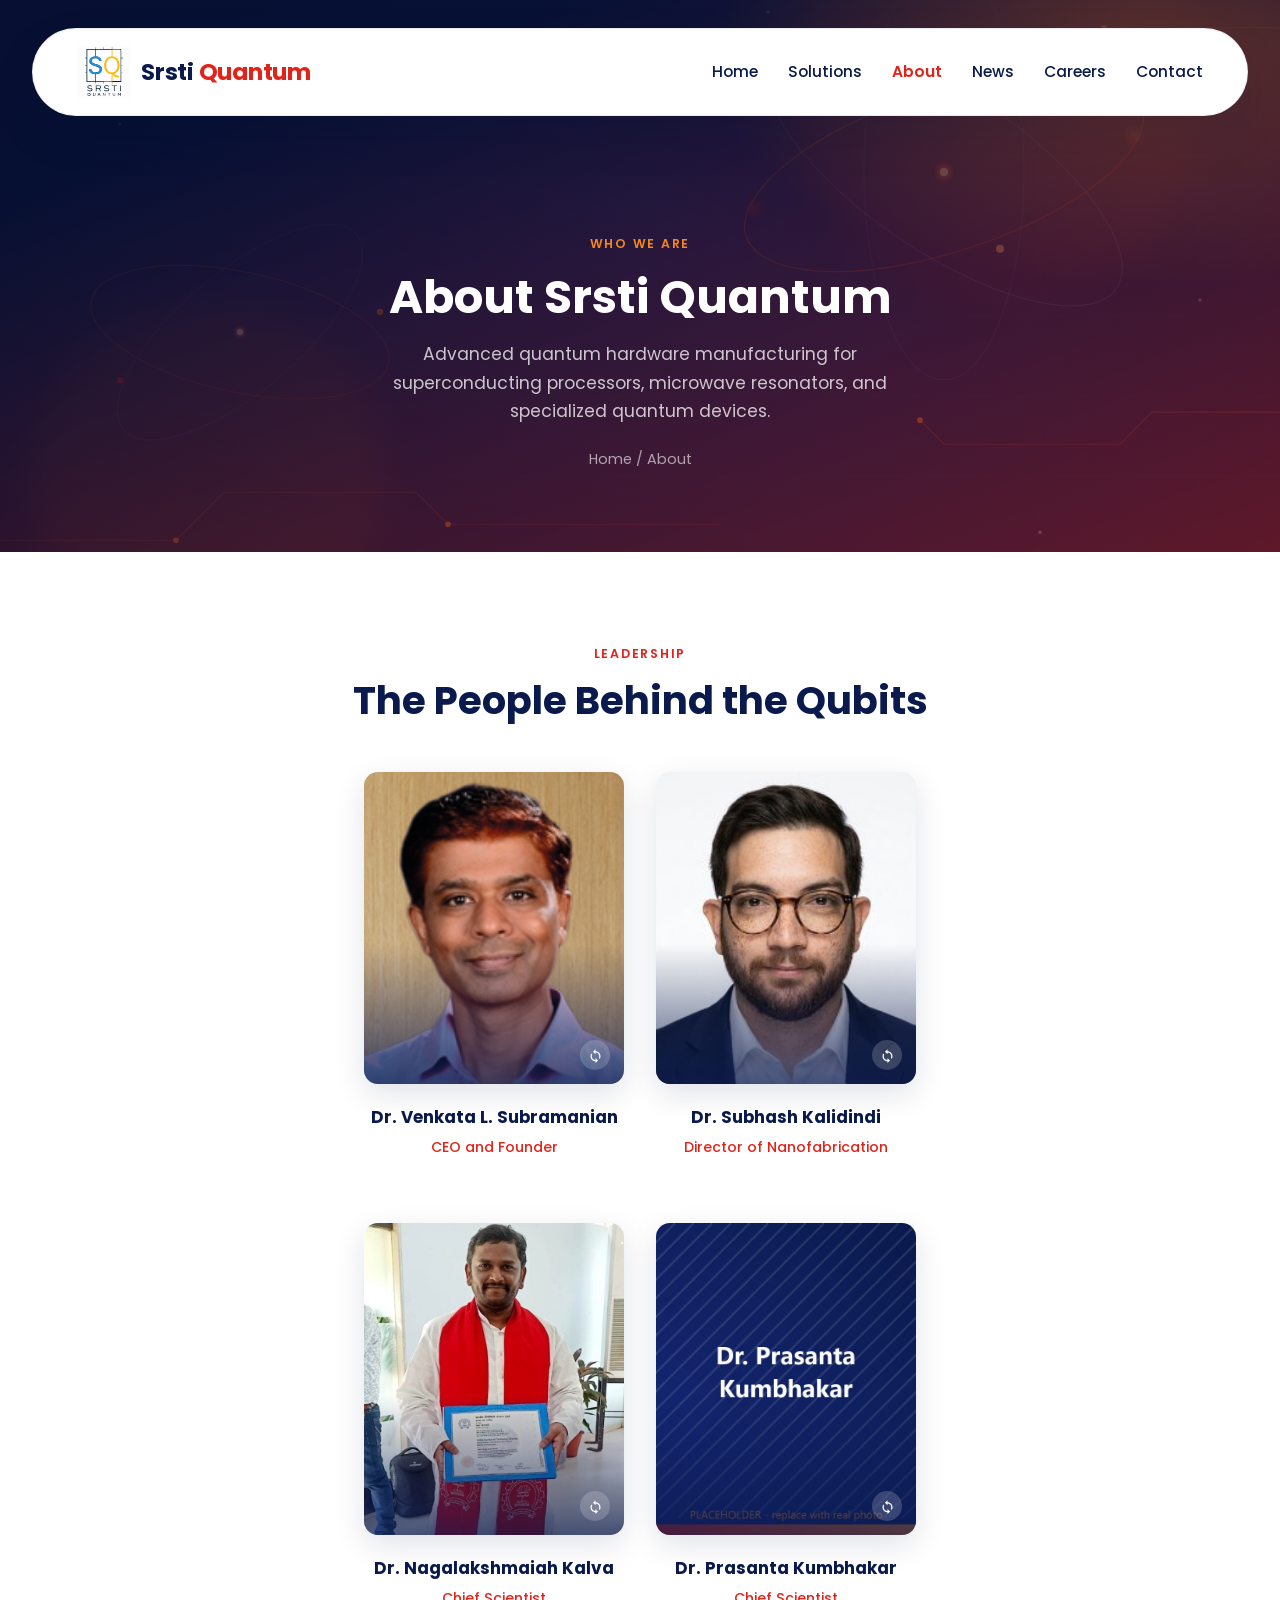
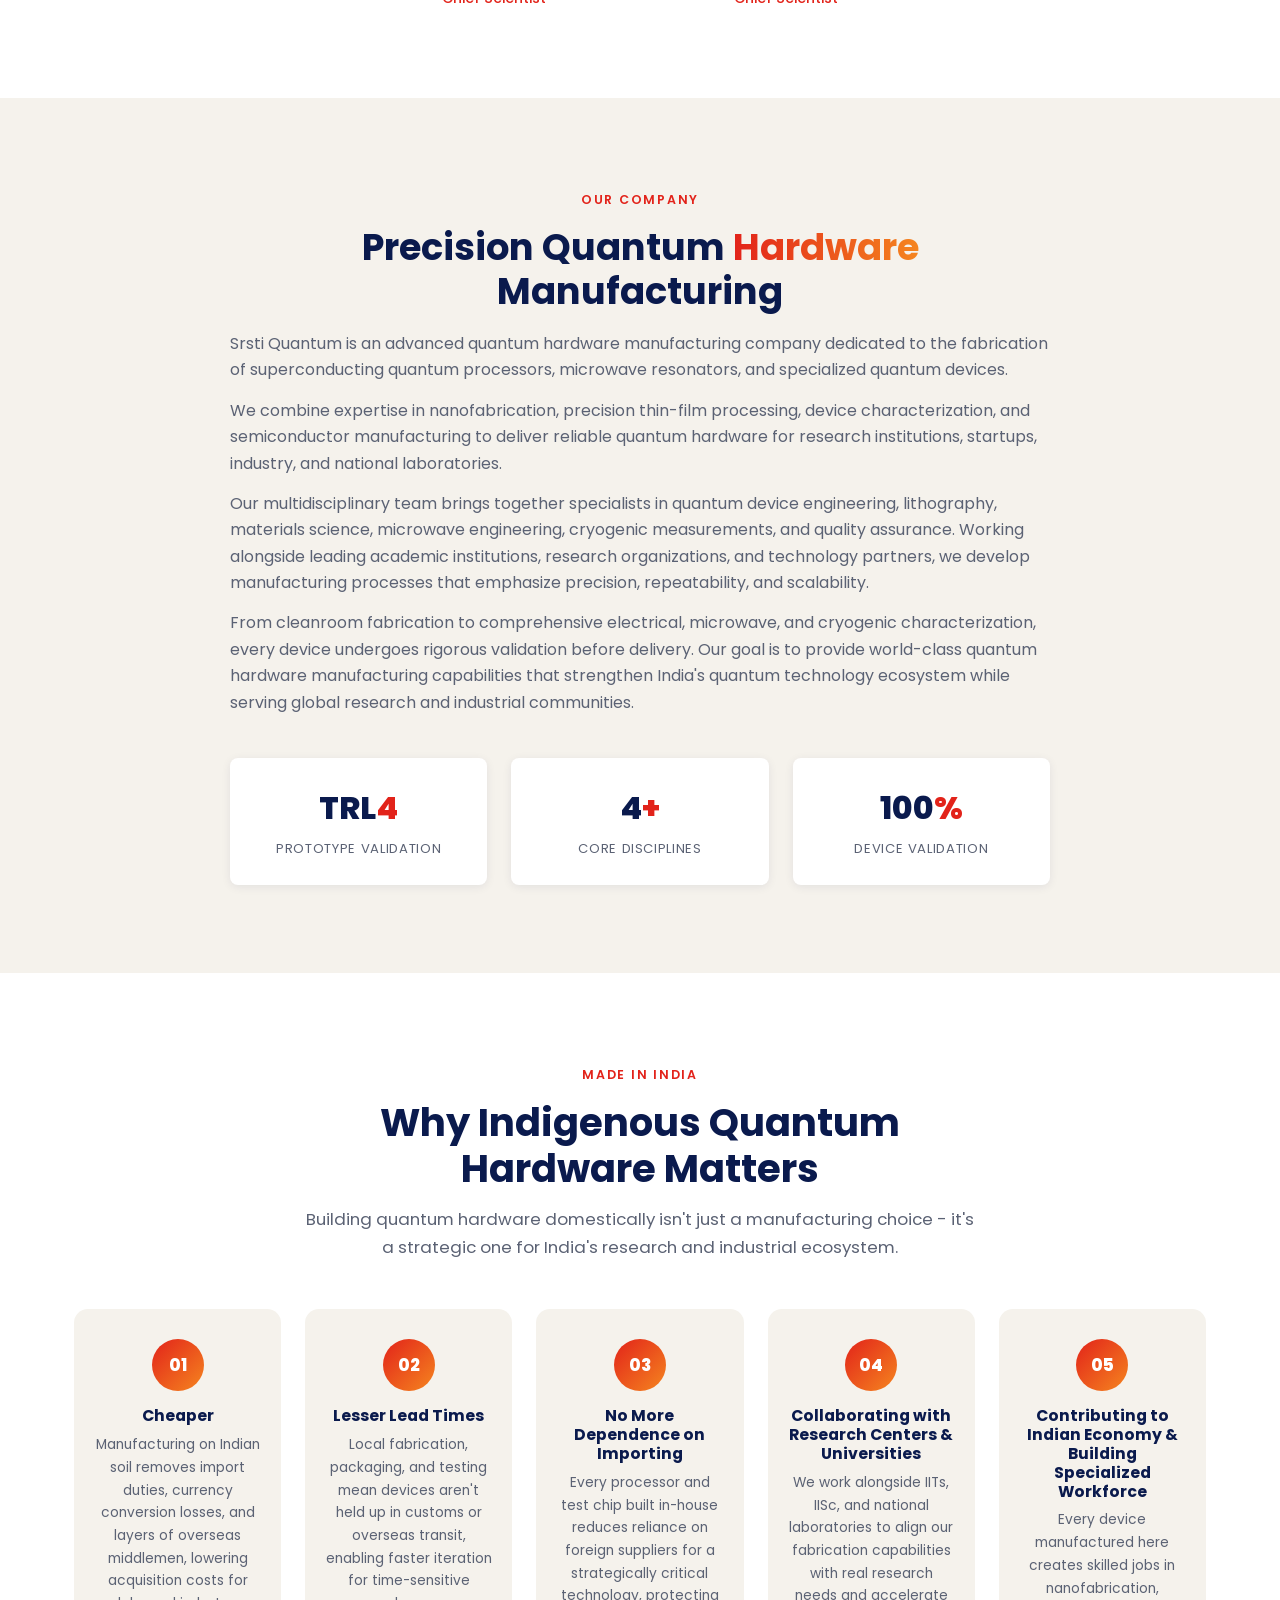
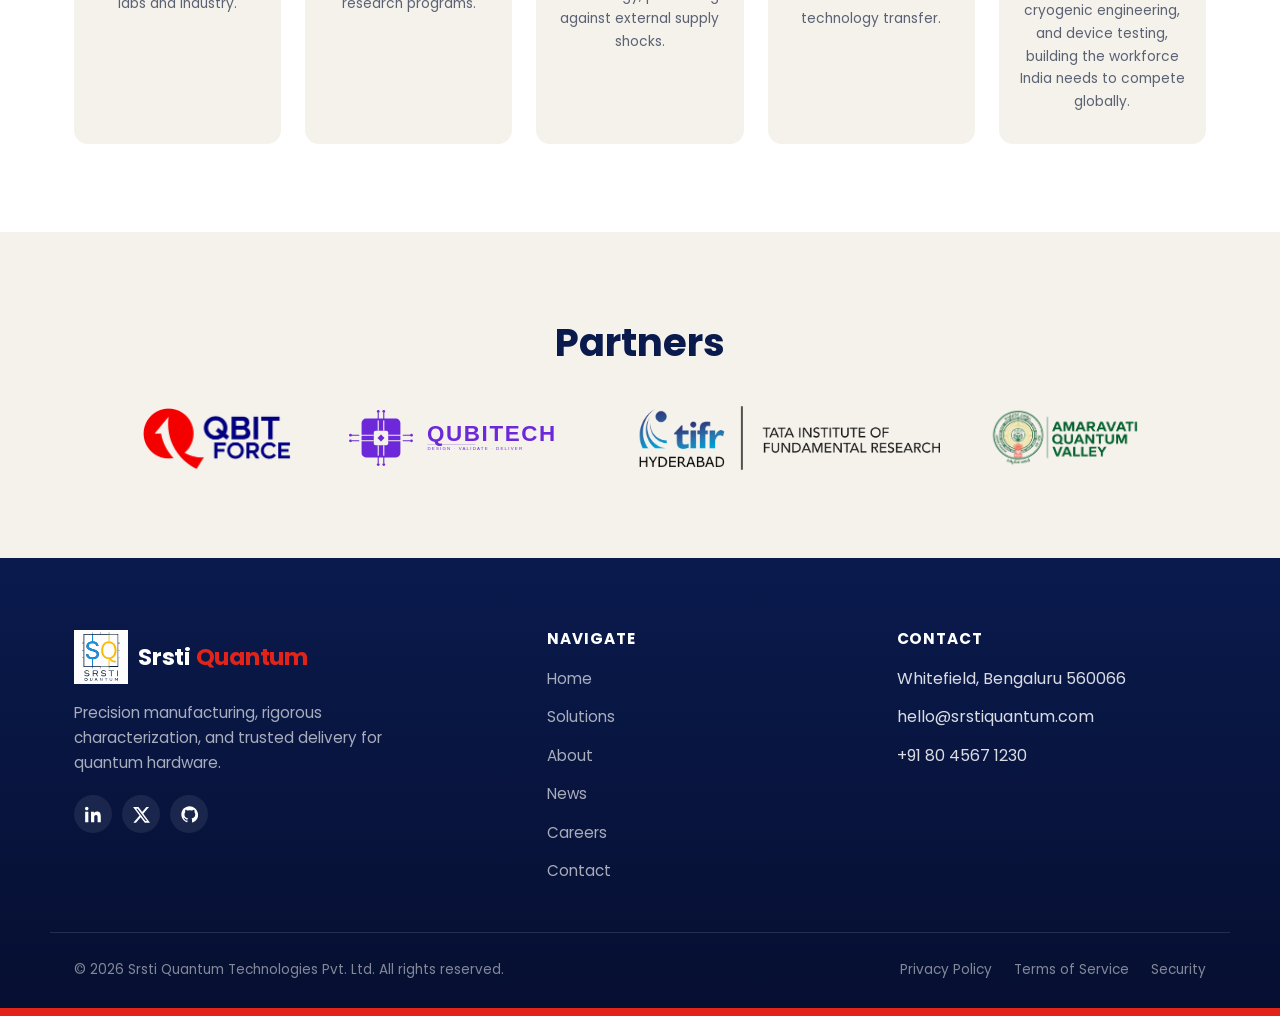
==== about.html @ 88db2e9a "Initial commit: Srsti Quantum marketing site Static HTML/CSS/JS site covering home, solutions, about" ====
﻿<!DOCTYPE html>
<html lang="en">
<head>
<meta charset="UTF-8">
<meta name="viewport" content="width=device-width, initial-scale=1.0">
<title>About Srsti Quantum</title>
<meta name="description" content="Srsti Quantum is an advanced quantum hardware manufacturing company for superconducting quantum processors, microwave resonators, and specialized quantum devices.">
<link rel="icon" href="favicon.svg" type="image/svg+xml">
<link rel="alternate icon" href="favicon.ico">
<link rel="apple-touch-icon" href="apple-touch-icon.png">
<link rel="stylesheet" href="css/styles.css">
</head>
<body>

<header class="site-header" id="siteHeader">
  <div class="container header-inner">
    <a href="index.html" class="logo">
      <img class="logo-mark" src="assets/img/srsti-logo.svg" alt="Srsti Quantum logo">
      <span class="logo-text">Srsti <span>Quantum</span></span>
    </a>
    <nav class="main-nav" id="mainNav">
      <ul>
        <li><a href="index.html" class="nav-link">Home</a></li>
        <li><a href="solutions.html" class="nav-link">Solutions</a></li>
        <li><a href="about.html" class="nav-link">About</a></li>
        <li><a href="news.html" class="nav-link">News</a></li>
        <li><a href="careers.html" class="nav-link">Careers</a></li>
        <li><a href="contact.html" class="nav-link">Contact</a></li>
      </ul>
    </nav>
    <button class="hamburger" id="hamburgerBtn" aria-label="Toggle menu" aria-expanded="false" aria-controls="mainNav">
      <span></span><span></span><span></span>
    </button>
  </div>
</header>

<main>

  <section class="page-hero">
    <div class="container">
      <span class="eyebrow">Who We Are</span>
      <h1>About Srsti Quantum</h1>
      <p>Advanced quantum hardware manufacturing for superconducting processors, microwave resonators, and specialized quantum devices.</p>
      <div class="breadcrumb"><a href="index.html">Home</a> / About</div>
    </div>
  </section>

  <!-- TEAM -->
  <section class="team-section">
    <div class="container">
      <div class="section-head center reveal">
        <span class="eyebrow">Leadership</span>
        <h2>The People Behind the Qubits</h2>
      </div>
      <div class="team-grid">

        <div class="team-member reveal">
          <div class="flip-card">
            <div class="flip-card-inner">
              <div class="flip-card-front">
                <img class="is-photo" src="assets/img/L-Venkata-Subramaniam.jpg" alt="Dr. Venkata L. Subramanian">
                <span class="flip-hint" aria-hidden="true"><svg viewBox="0 0 24 24"><path d="M12 5V2L8 6l4 4V7c3.3 0 6 2.7 6 6 0 1-.3 2-.7 2.8l1.5 1.5A8 8 0 0 0 20 13c0-4.4-3.6-8-8-8zm0 14c-3.3 0-6-2.7-6-6 0-1 .3-2 .7-2.8L5.2 8.7A8 8 0 0 0 4 13c0 4.4 3.6 8 8 8v3l4-4-4-4v3z"/></svg></span>
              </div>
              <div class="flip-card-back">
                <p><strong>Expertise:</strong> Quantum Engineering, Algorithms.<br>Ex-Head of Quantum India, IBM.<br>PhD in Electronics, IIT D.<br>MS in Electrical Engineering, Washington University in St. Louis.</p>
              </div>
            </div>
          </div>
          <p class="member-name">Dr. Venkata L. Subramanian</p>
          <p class="member-role">CEO and Founder</p>
        </div>

        <div class="team-member reveal">
          <div class="flip-card">
            <div class="flip-card-inner">
              <div class="flip-card-front">
                <img class="is-photo" src="assets/img/subash.jpg" alt="Dr. Subhash Kalidindi">
                <span class="flip-hint" aria-hidden="true"><svg viewBox="0 0 24 24"><path d="M12 5V2L8 6l4 4V7c3.3 0 6 2.7 6 6 0 1-.3 2-.7 2.8l1.5 1.5A8 8 0 0 0 20 13c0-4.4-3.6-8-8-8zm0 14c-3.3 0-6-2.7-6-6 0-1 .3-2 .7-2.8L5.2 8.7A8 8 0 0 0 4 13c0 4.4 3.6 8 8 8v3l4-4-4-4v3z"/></svg></span>
              </div>
              <div class="flip-card-back">
                <p><strong>Expertise:</strong> Nanofabrication, Devices, Material Science, 3D-Printing, and Characterization.<br>Ex-Postdoc in Material Science and Chemical Engineering, University of Delaware.<br>PhD in Chemical Engineering, Tufts University.<br>MS in Chemical Engineering, University of Toledo, Ohio.</p>
              </div>
            </div>
          </div>
          <p class="member-name">Dr. Subhash Kalidindi</p>
          <p class="member-role">Director of Nanofabrication</p>
        </div>

        <div class="team-row-break" aria-hidden="true"></div>

        <div class="team-member reveal">
          <div class="flip-card">
            <div class="flip-card-inner">
              <div class="flip-card-front">
                <img class="is-photo" src="assets/img/Dr.Nagalakshmaiah.jpg" alt="Dr. Nagalakshmaiah Kalva">
                <span class="flip-hint" aria-hidden="true"><svg viewBox="0 0 24 24"><path d="M12 5V2L8 6l4 4V7c3.3 0 6 2.7 6 6 0 1-.3 2-.7 2.8l1.5 1.5A8 8 0 0 0 20 13c0-4.4-3.6-8-8-8zm0 14c-3.3 0-6-2.7-6-6 0-1 .3-2 .7-2.8L5.2 8.7A8 8 0 0 0 4 13c0 4.4 3.6 8 8 8v3l4-4-4-4v3z"/></svg></span>
              </div>
              <div class="flip-card-back">
                <p><strong>Expertise:</strong> Antenna technologies, RF, electronics testing, quantum electronics testing.<br>Ex-Antenna Design Engineer, MMRFIC Technology Pvt. Ltd.<br>Ex-Antenna Engineer, GalaxEye.<br>PhD in Electrical, Electronics, and Communication Engineering, IIT B.</p>
              </div>
            </div>
          </div>
          <p class="member-name">Dr. Nagalakshmaiah Kalva</p>
          <p class="member-role">Chief Scientist</p>
        </div>

        <div class="team-member reveal">
          <div class="flip-card">
            <div class="flip-card-inner">
              <div class="flip-card-front">
                <img class="is-photo" src="assets/img/kumbhakar.jpg" alt="Dr. Prasanta Kumbhakar">
                <span class="flip-hint" aria-hidden="true"><svg viewBox="0 0 24 24"><path d="M12 5V2L8 6l4 4V7c3.3 0 6 2.7 6 6 0 1-.3 2-.7 2.8l1.5 1.5A8 8 0 0 0 20 13c0-4.4-3.6-8-8-8zm0 14c-3.3 0-6-2.7-6-6 0-1 .3-2 .7-2.8L5.2 8.7A8 8 0 0 0 4 13c0 4.4 3.6 8 8 8v3l4-4-4-4v3z"/></svg></span>
              </div>
              <div class="flip-card-back">
                <p><strong>Expertise:</strong> Quantum Science, Nanofabrication, Quantum Hardware Design and Validation, Characterization of Devices.<br>Ex-Postdoc in Engineering Sciences, University of Oxford.<br>Ex-Postdoc in Physics, University of Basel.<br>PhD in Physics, IISER T.</p>
              </div>
            </div>
          </div>
          <p class="member-name">Dr. Prasanta Kumbhakar</p>
          <p class="member-role">Chief Scientist</p>
        </div>

      

      </div>
    </div>
  </section>

  <!-- STORY -->
  <section class="story-section">
    <div class="container">
      <div class="story-copy is-centered reveal">
        <span class="eyebrow">Our Company</span>
        <h2>Precision Quantum <em>Hardware</em> Manufacturing</h2>
        <p>Srsti Quantum is an advanced quantum hardware manufacturing company dedicated to the fabrication of superconducting quantum processors, microwave resonators, and specialized quantum devices.</p>
        <p>We combine expertise in nanofabrication, precision thin-film processing, device characterization, and semiconductor manufacturing to deliver reliable quantum hardware for research institutions, startups, industry, and national laboratories.</p>
        <p>Our multidisciplinary team brings together specialists in quantum device engineering, lithography, materials science, microwave engineering, cryogenic measurements, and quality assurance. Working alongside leading academic institutions, research organizations, and technology partners, we develop manufacturing processes that emphasize precision, repeatability, and scalability.</p>
        <p>From cleanroom fabrication to comprehensive electrical, microwave, and cryogenic characterization, every device undergoes rigorous validation before delivery. Our goal is to provide world-class quantum hardware manufacturing capabilities that strengthen India's quantum technology ecosystem while serving global research and industrial communities.</p>

        <div class="stats-row">
          <div class="stat-box">
            <span class="stat-num">TRL<span>4</span></span>
            <span class="stat-label">Prototype Validation</span>
          </div>
          <div class="stat-box">
            <span class="stat-num">4<span>+</span></span>
            <span class="stat-label">Core Disciplines</span>
          </div>
          <div class="stat-box">
            <span class="stat-num">100<span>%</span></span>
            <span class="stat-label">Device Validation</span>
          </div>
        </div>
      </div>
    </div>
  </section>

  <!-- WHY INDIGENOUS -->
  <section class="indigenous-section">
    <div class="container">
      <div class="section-head center reveal">
        <span class="eyebrow">Made In India</span>
        <h2>Why Indigenous Quantum Hardware Matters</h2>
        <p>Building quantum hardware domestically isn't just a manufacturing choice - it's a strategic one for India's research and industrial ecosystem.</p>
      </div>
      <div class="indigenous-grid">
        <div class="indigenous-card reveal">
          <span class="indigenous-num">01</span>
          <h4>Cheaper</h4>
          <p>Manufacturing on Indian soil removes import duties, currency conversion losses, and layers of overseas middlemen, lowering acquisition costs for labs and industry.</p>
        </div>
        <div class="indigenous-card reveal">
          <span class="indigenous-num">02</span>
          <h4>Lesser Lead Times</h4>
          <p>Local fabrication, packaging, and testing mean devices aren't held up in customs or overseas transit, enabling faster iteration for time-sensitive research programs.</p>
        </div>
        <div class="indigenous-card reveal">
          <span class="indigenous-num">03</span>
          <h4>No More Dependence on Importing</h4>
          <p>Every processor and test chip built in-house reduces reliance on foreign suppliers for a strategically critical technology, protecting against external supply shocks.</p>
        </div>
        <div class="indigenous-card reveal">
          <span class="indigenous-num">04</span>
          <h4>Collaborating with Research Centers &amp; Universities</h4>
          <p>We work alongside IITs, IISc, and national laboratories to align our fabrication capabilities with real research needs and accelerate technology transfer.</p>
        </div>
        <div class="indigenous-card reveal">
          <span class="indigenous-num">05</span>
          <h4>Contributing to Indian Economy &amp; Building Specialized Workforce</h4>
          <p>Every device manufactured here creates skilled jobs in nanofabrication, cryogenic engineering, and device testing, building the workforce India needs to compete globally.</p>
        </div>
      </div>
    </div>
  </section>

  <!-- PARTNERS -->
  <section class="badges-strip">
    <div class="container">
      <div class="section-head center reveal">
        <h2>Partners</h2>
        
      </div>
      <div class="badges-row reveal">
        <img src="assets/img/partnership/qbitforce%20logo.webp" alt="Qbit Force">
        <img src="assets/img/partnership/qubit%20tech%20logo.svg" alt="Qubit Tech">
        <img src="assets/img/partnership/tifr%20logo.png" alt="TIFR">
        <img src="assets/img/partnership/ap%20logos.png" alt="Amaravati Quantum Valley">
      </div>
    </div>
  </section>

</main>

<footer class="site-footer">
  <div class="container footer-inner">
    <div class="footer-brand">
      <a href="index.html" class="logo">
        <img class="logo-mark" src="assets/img/srsti-logo.svg" alt="Srsti Quantum logo">
        <span class="logo-text">Srsti <span>Quantum</span></span>
      </a>
      <p>Precision manufacturing, rigorous characterization, and trusted delivery for quantum hardware.</p>
      <div class="footer-social">
        <a href="#" data-social="linkedin" aria-label="LinkedIn"><svg viewBox="0 0 24 24"><path d="M4.98 3.5C4.98 4.88 3.87 6 2.5 6S0 4.88 0 3.5 1.12 1 2.5 1s2.48 1.12 2.48 2.5zM.24 8.25h4.5V23H.24V8.25zM8.25 8.25h4.3v2.01h.06c.6-1.13 2.07-2.32 4.26-2.32 4.55 0 5.39 3 5.39 6.9V23h-4.5v-6.63c0-1.58-.03-3.62-2.2-3.62-2.2 0-2.54 1.72-2.54 3.5V23h-4.5V8.25z"/></svg></a>
        <a href="#" data-social="twitter" aria-label="Twitter / X"><svg viewBox="0 0 24 24"><path d="M18.9 1.5h3.7l-8.1 9.3 9.5 12.7h-7.4l-5.8-7.6-6.6 7.6H.5l8.7-10-9.1-12h7.6l5.3 7 5.9-7zm-1.3 19.6h2L6.5 3.8h-2l13.1 17.3z"/></svg></a>
        <a href="#" data-social="github" aria-label="GitHub"><svg viewBox="0 0 24 24"><path d="M12 .5C5.6.5.5 5.6.5 12c0 5.1 3.3 9.4 7.9 11 .6.1.8-.3.8-.6v-2c-3.2.7-3.9-1.4-3.9-1.4-.5-1.3-1.3-1.7-1.3-1.7-1.1-.7.1-.7.1-.7 1.2.1 1.8 1.2 1.8 1.2 1 1.8 2.8 1.3 3.5 1 .1-.8.4-1.3.8-1.6-2.6-.3-5.3-1.3-5.3-5.7 0-1.3.5-2.3 1.2-3.1-.1-.3-.5-1.5.1-3.1 0 0 1-.3 3.3 1.2a11.3 11.3 0 0 1 6 0c2.3-1.6 3.3-1.2 3.3-1.2.6 1.6.2 2.8.1 3.1.8.8 1.2 1.9 1.2 3.1 0 4.4-2.7 5.4-5.3 5.7.4.4.8 1.1.8 2.2v3.3c0 .3.2.7.8.6 4.6-1.6 7.9-5.9 7.9-11C23.5 5.6 18.4.5 12 .5z"/></svg></a>
      </div>
    </div>
    <div class="footer-col">
      <h4>Navigate</h4>
      <ul>
        <li><a href="index.html">Home</a></li>
        <li><a href="solutions.html">Solutions</a></li>
        <li><a href="about.html">About</a></li>
        <li><a href="news.html">News</a></li>
        <li><a href="careers.html">Careers</a></li>
        <li><a href="contact.html">Contact</a></li>
      </ul>
    </div>
    <div class="footer-col">
      <h4>Contact</h4>
      <ul>
        <li>Whitefield, Bengaluru 560066</li>
        <li>hello@srstiquantum.com</li>
        <li>+91 80 4567 1230</li>
      </ul>
    </div>
  </div>
  <div class="container footer-legal">
    <p>© 2026 Srsti Quantum Technologies Pvt. Ltd. All rights reserved.</p>
    <div class="footer-legal-links">
      <a href="privacy-policy.html">Privacy Policy</a>
      <a href="terms-of-service.html">Terms of Service</a>
      <a href="security.html">Security</a>
    </div>
  </div>
  <div class="footer-pattern" aria-hidden="true"></div>
</footer>

<script src="js/main.js"></script>
</body>
</html>
---- css/styles.css ----
﻿/* ==========================================================================
   Srsti Quantum - Shared Stylesheet
   ========================================================================== */

@import url('https://fonts.googleapis.com/css2?family=Poppins:wght@300;400;500;600;700;800&display=swap');

:root {
  /* Palette */
  --navy: #0a1a4d;
  --navy-dark: #060f30;
  --navy-light: #16297a;
  --red: #e2231a;
  --red-dark: #b81810;
  --orange: #f5851f;
  --white: #ffffff;
  --beige: #f5f2ec;
  --beige-dark: #ece6d9;
  --ink: #1c2333;
  --muted: #5b6274;

  /* Gradients */
  --grad-accent: linear-gradient(90deg, var(--red) 0%, var(--orange) 100%);
  --grad-accent-diag: linear-gradient(135deg, var(--red) 0%, var(--orange) 100%);
  --grad-navy: linear-gradient(180deg, var(--navy) 0%, var(--navy-dark) 100%);

  /* Layout */
  --container-w: 1180px;
  --radius: 14px;
  --radius-sm: 8px;
  --shadow-sm: 0 2px 10px rgba(10, 26, 77, 0.08);
  --shadow-md: 0 10px 30px rgba(10, 26, 77, 0.12);
  --shadow-lg: 0 20px 50px rgba(10, 26, 77, 0.18);
  --header-h: 80px;
  --transition: 0.3s cubic-bezier(0.4, 0, 0.2, 1);
}

/* ---------- Reset ---------- */
* , *::before, *::after { box-sizing: border-box; }
html { scroll-behavior: smooth; }
body, h1, h2, h3, h4, p, figure, ul, ol { margin: 0; }
ul { padding: 0; list-style: none; }
a { color: inherit; text-decoration: none; }
img { max-width: 100%; display: block; }
button { font: inherit; cursor: pointer; border: none; background: none; }
input, textarea, select { font: inherit; }

body {
  font-family: 'Poppins', -apple-system, BlinkMacSystemFont, 'Segoe UI', sans-serif;
  color: var(--ink);
  background: var(--white);
  line-height: 1.65;
  -webkit-font-smoothing: antialiased;
  overflow-x: hidden;
}

h1, h2, h3, h4 { font-weight: 700; line-height: 1.2; color: var(--navy); }

.container {
  width: 100%;
  max-width: var(--container-w);
  margin-inline: auto;
  padding-inline: 24px;
}
.container-wide { max-width: 1440px; }

.eyebrow {
  display: inline-block;
  font-size: 0.78rem;
  font-weight: 600;
  letter-spacing: 0.14em;
  text-transform: uppercase;
  color: var(--red);
  margin-bottom: 14px;
}

.section-head { max-width: 680px; margin-bottom: 48px; }
.section-head.center { margin-inline: auto; text-align: center; }
.section-head h2 { font-size: clamp(1.7rem, 3vw, 2.4rem); }
.section-head p { margin-top: 14px; color: var(--muted); font-size: 1.05rem; }

section { padding: 88px 0; }

/* ---------- Buttons ---------- */
.btn {
  display: inline-flex;
  align-items: center;
  gap: 10px;
  padding: 15px 32px;
  border-radius: 100px;
  font-weight: 600;
  font-size: 0.98rem;
  transition: transform var(--transition), box-shadow var(--transition), background var(--transition), color var(--transition);
  white-space: nowrap;
}
.btn-primary {
  background: var(--grad-accent);
  color: var(--white);
  box-shadow: 0 8px 24px rgba(226, 35, 26, 0.35);
}
.btn-primary:hover { transform: translateY(-3px); box-shadow: 0 14px 32px rgba(226, 35, 26, 0.45); }
.btn-outline {
  background: transparent;
  color: var(--white);
  border: 1.5px solid rgba(255,255,255,0.55);
}
.btn-outline:hover { background: rgba(255,255,255,0.12); border-color: var(--white); }
.btn-navy {
  background: var(--navy);
  color: var(--white);
}
.btn-navy:hover { background: var(--navy-light); transform: translateY(-3px); }
.btn-block { width: 100%; justify-content: center; }

/* ==========================================================================
   Header
   ========================================================================== */
.site-header {
  position: fixed;
  top: 28px;
  left: 0;
  right: 0;
  z-index: 1000;
  background: transparent;
  height: auto;
  display: flex;
  align-items: center;
  pointer-events: none;
  transition: top 0.4s cubic-bezier(0.4, 0, 0.2, 1);
}
.header-inner {
  display: flex;
  align-items: center;
  justify-content: space-between;
  gap: 24px;
  width: min(1320px, calc(100% - 64px));
  max-width: none;
  min-height: 86px;
  padding: 16px 44px;
  background: var(--white);
  border: 1px solid rgba(10, 26, 77, 0.08);
  border-radius: 100px;
  box-shadow: 0 20px 44px rgba(6, 15, 48, 0.14);
  pointer-events: auto;
  transition: width 0.4s cubic-bezier(0.4, 0, 0.2, 1),
              min-height 0.4s cubic-bezier(0.4, 0, 0.2, 1),
              padding 0.4s cubic-bezier(0.4, 0, 0.2, 1),
              border-radius 0.4s cubic-bezier(0.4, 0, 0.2, 1),
              box-shadow var(--transition),
              border-color var(--transition);
}
.site-header.is-scrolled {
  top: 0;
}
.site-header.is-scrolled .header-inner {
  width: 100%;
  min-height: 76px;
  padding: 14px 44px;
  border-radius: 0;
  box-shadow: 0 8px 24px rgba(6, 15, 48, 0.18);
  border-color: rgba(10, 26, 77, 0.12);
}

.logo {
  display: flex;
  align-items: center;
  gap: 10px;
  flex-shrink: 0;
}
.logo-mark { width: 54px; height: 54px; flex-shrink: 0; object-fit: contain; }
.logo-text {
  font-size: 1.45rem;
  font-weight: 700;
  color: var(--navy);
  letter-spacing: -0.01em;
}
.logo-text span { color: var(--red); }

.main-nav ul { display: flex; align-items: center; gap: 30px; }
.nav-link {
  position: relative;
  display: inline-block;
  padding: 10px 0;
  font-weight: 500;
  font-size: 0.97rem;
  color: var(--navy);
  transition: color var(--transition);
}
.nav-link:hover { color: var(--red); }
.nav-link.active { color: var(--red); font-weight: 600; }

.hamburger {
  display: none;
  flex-direction: column;
  justify-content: center;
  gap: 5px;
  width: 42px;
  height: 42px;
  flex-shrink: 0;
}
.hamburger span {
  display: block;
  width: 24px;
  height: 2px;
  background: var(--navy);
  margin-inline: auto;
  transition: transform var(--transition), opacity var(--transition);
}
.hamburger.is-active span:nth-child(1) { transform: translateY(7px) rotate(45deg); }
.hamburger.is-active span:nth-child(2) { opacity: 0; }
.hamburger.is-active span:nth-child(3) { transform: translateY(-7px) rotate(-45deg); }

/* ==========================================================================
   Footer
   ========================================================================== */
.site-footer {
  background: var(--grad-navy);
  color: rgba(255,255,255,0.85);
  padding-top: 72px;
  position: relative;
}
.footer-inner {
  display: grid;
  grid-template-columns: 1.4fr 1fr 1fr;
  gap: 40px;
  padding-bottom: 48px;
  border-bottom: 1px solid rgba(255,255,255,0.12);
}
.footer-brand .logo-text { color: var(--white); }
.footer-brand p {
  margin-top: 16px;
  max-width: 320px;
  color: rgba(255,255,255,0.65);
  font-size: 0.95rem;
}
.footer-col h4 {
  color: var(--white);
  font-size: 0.95rem;
  letter-spacing: 0.06em;
  text-transform: uppercase;
  margin-bottom: 18px;
}
.footer-col ul { display: flex; flex-direction: column; gap: 12px; }
.footer-col a { color: rgba(255,255,255,0.65); font-size: 0.95rem; transition: color var(--transition); }
.footer-col a:hover { color: var(--orange); }

.footer-social { display: flex; gap: 10px; margin-top: 20px; }
.footer-social a {
  width: 38px; height: 38px;
  display: flex; align-items: center; justify-content: center;
  border-radius: 50%;
  background: rgba(255,255,255,0.08);
  transition: background var(--transition), transform var(--transition);
}
.footer-social a:hover { background: var(--grad-accent); transform: translateY(-3px); }
.footer-social svg { width: 17px; height: 17px; fill: var(--white); }

.footer-legal {
  display: flex;
  align-items: center;
  justify-content: space-between;
  flex-wrap: wrap;
  gap: 12px;
  padding-block: 26px;
  font-size: 0.85rem;
  color: rgba(255,255,255,0.5);
}
.footer-legal-links { display: flex; gap: 22px; flex-wrap: wrap; }
.footer-legal-links a:hover { color: var(--white); }

.footer-pattern {
  height: 8px;
  width: 100%;
  background-color: var(--red);
}

/* ==========================================================================
   HOME - Hero
   ========================================================================== */
.hero {
  position: relative;
  min-height: calc(88vh + var(--header-h));
  display: flex;
  align-items: center;
  padding-top: var(--header-h);
  background:
    linear-gradient(180deg, rgba(6,15,48,0.55) 0%, rgba(6,15,48,0.86) 100%),
    url('../assets/img/hero-quantum-bg.svg') center / cover no-repeat,
    var(--navy-dark);
  color: var(--white);
  overflow: hidden;
}
.hero::before {
  content: '';
  position: absolute;
  inset: 0;
  background: radial-gradient(ellipse 60% 50% at 85% 15%, rgba(226,35,26,0.30), transparent 70%),
              radial-gradient(ellipse 45% 45% at 10% 90%, rgba(245,133,31,0.22), transparent 70%);
  pointer-events: none;
}
.hero-content { position: relative; z-index: 2; max-width: 680px; }
.hero-content .eyebrow { color: var(--orange); }
.hero-content h1 {
  color: var(--white);
  font-size: clamp(2.3rem, 5vw, 3.6rem);
  font-weight: 800;
  letter-spacing: -0.02em;
}
.hero-content h1 .accent {
  background: var(--grad-accent);
  -webkit-background-clip: text;
  background-clip: text;
  color: transparent;
}
.hero-content p {
  margin-top: 20px;
  font-size: 1.15rem;
  color: rgba(255,255,255,0.78);
  max-width: 560px;
}
.hero-actions { margin-top: 36px; display: flex; gap: 16px; flex-wrap: wrap; }

/* ---------- Inner page hero (smaller banner) ---------- */
.page-hero {
  position: relative;
  padding: calc(150px + var(--header-h)) 0 80px;
  background:
    linear-gradient(160deg, rgba(6,15,48,0.88) 20%, rgba(226,35,26,0.55) 130%),
    url('../assets/img/hero-quantum-bg.svg') center / cover no-repeat,
    var(--navy-dark);
  color: var(--white);
  text-align: center;
  overflow: hidden;
}
.page-hero::before {
  content: '';
  position: absolute; inset: 0;
  background: radial-gradient(ellipse 50% 60% at 90% 10%, rgba(245,133,31,0.25), transparent 70%);
}
.page-hero .container { position: relative; z-index: 2; }
.page-hero .eyebrow { color: var(--orange); }
.page-hero h1 { color: var(--white); font-size: clamp(2rem, 4vw, 2.9rem); }
.page-hero p { margin: 16px auto 0; max-width: 560px; color: rgba(255,255,255,0.75); font-size: 1.08rem; }
.breadcrumb { margin-top: 22px; font-size: 0.9rem; color: rgba(255,255,255,0.6); }
.breadcrumb a:hover { color: var(--white); }

/* ---------- Mission strip ---------- */
.mission-strip {
  position: relative;
  background: var(--grad-navy);
  color: var(--white);
  padding: 90px 0;
  text-align: center;
  overflow: hidden;
}
.mission-strip .mission-lines {
  position: absolute; inset: 0;
  width: 100%; height: 100%;
  opacity: 0.5;
  pointer-events: none;
}
.mission-strip-inner { position: relative; z-index: 2; max-width: 760px; margin-inline: auto; }
.mission-strip h2 {
  color: var(--white);
  font-size: clamp(1.5rem, 3.2vw, 2.2rem);
  font-weight: 600;
  line-height: 1.5;
}
.mission-strip h2 strong {
  font-weight: 800;
  background: var(--grad-accent);
  -webkit-background-clip: text;
  background-clip: text;
  color: transparent;
}
.mission-strip p { margin-top: 18px; color: rgba(255,255,255,0.6); }

/* ---------- Solutions cards (home) ---------- */
.solutions-section { background: var(--white); }
.card-grid {
  display: grid;
  grid-template-columns: repeat(3, 1fr);
  gap: 32px;
}
.solution-card {
  border-radius: var(--radius);
  overflow: hidden;
  background: var(--beige);
  box-shadow: var(--shadow-sm);
  transition: box-shadow var(--transition), transform var(--transition);
}
.solution-card:hover { box-shadow: var(--shadow-lg); transform: translateY(-6px); }
.solution-card .card-img {
  position: relative;
  overflow: hidden;
  aspect-ratio: 4 / 3;
  background: var(--navy);
}
.solution-card .card-img img {
  width: 100%; height: 100%; object-fit: cover;
  transition: transform 0.6s cubic-bezier(0.2, 0.8, 0.2, 1);
}
.solution-card:hover .card-img img { transform: scale(1.12) rotate(1deg); }
.solution-card .card-body { padding: 26px 26px 30px; }
.solution-card .card-body h3 { font-size: 1.2rem; }
.solution-card .card-body p { margin-top: 10px; color: var(--muted); font-size: 0.96rem; }
.solution-card .card-tag {
  display: inline-block;
  margin-bottom: 12px;
  font-size: 0.72rem;
  font-weight: 700;
  letter-spacing: 0.08em;
  text-transform: uppercase;
  color: var(--red);
}

/* ---------- News strip ---------- */
.badges-strip { background: var(--beige); text-align: center; }
.badges-strip .section-head { margin-bottom: 40px; }
.badges-row {
  display: flex;
  align-items: center;
  justify-content: center;
  flex-wrap: wrap;
  gap: 48px;
}
.badges-row img {
  height: 64px;
  width: auto;
  transition: transform var(--transition);
}
.badges-row img:hover { transform: translateY(-4px); }

.news-grid {
  display: flex;
  flex-wrap: wrap;
  justify-content: center;
  gap: 28px;
  text-align: left;
}
.news-card {
  flex: 1 1 340px;
  max-width: 380px;
  background: var(--white);
  border-radius: var(--radius);
  padding: 30px 28px;
  box-shadow: var(--shadow-sm);
  border: 1px solid var(--beige-dark);
}
.news-card span {
  display: inline-block;
  margin-bottom: 12px;
  font-size: 0.82rem;
  font-weight: 700;
  color: var(--red);
  text-transform: uppercase;
  letter-spacing: 0.06em;
}
.news-card h3 {
  font-size: 1rem;
  line-height: 1.55;
}

/* ==========================================================================
   ABOUT - flip cards
   ========================================================================== */
.team-section { background: var(--white); }
.team-grid {
  display: flex;
  flex-wrap: wrap;
  justify-content: center;
  gap: 32px;
}
.team-row-break { flex-basis: 100%; height: 0; margin: 0; }
.team-member { width: 260px; text-align: center; }
.flip-card {
  perspective: 1400px;
  aspect-ratio: 3 / 3.6;
  border-radius: var(--radius);
  box-shadow: var(--shadow-md);
}
.flip-card-inner {
  position: relative;
  width: 100%; height: 100%;
  border-radius: var(--radius);
  transition: transform 0.7s cubic-bezier(0.4, 0.2, 0.2, 1);
  transform-style: preserve-3d;
}
.flip-card:hover .flip-card-inner,
.flip-card.is-flipped .flip-card-inner { transform: rotateY(180deg); }
.flip-card-front, .flip-card-back {
  position: absolute; inset: 0;
  width: 100%; height: 100%;
  backface-visibility: hidden;
  border-radius: var(--radius);
  overflow: hidden;
}
.flip-card-front img { width: 100%; height: 100%; object-fit: contain; background: var(--white); padding: 18px; }
.flip-card-front img.is-photo { object-fit: cover; object-position: top center; padding: 0; background: none; }
.flip-card-front::after {
  content: '';
  position: absolute; inset: 0;
  background: linear-gradient(180deg, transparent 55%, rgba(10,26,77,0.75) 100%);
}
.flip-card-back {
  background: var(--grad-navy);
  color: rgba(255,255,255,0.9);
  transform: rotateY(180deg);
  display: flex;
  align-items: center;
  padding: 26px;
  text-align: left;
}
.flip-card-back p { font-size: 0.92rem; line-height: 1.6; }
.flip-hint {
  position: absolute;
  bottom: 14px; right: 14px;
  width: 30px; height: 30px;
  border-radius: 50%;
  background: rgba(255,255,255,0.18);
  backdrop-filter: blur(4px);
  display: flex; align-items: center; justify-content: center;
  z-index: 2;
}
.flip-hint svg { width: 15px; height: 15px; fill: var(--white); }
.team-member .member-name {
  margin-top: 20px;
  font-weight: 700;
  color: var(--navy);
  font-size: 1.05rem;
}
.team-member .member-role {
  margin-top: 4px;
  font-size: 0.88rem;
  color: var(--red);
  font-weight: 500;
}

/* ---------- Company story ---------- */
.story-section { background: var(--beige); }
.story-grid {
  display: grid;
  grid-template-columns: 0.9fr 1.1fr;
  gap: 64px;
  align-items: center;
}
.story-copy h2 { font-size: clamp(1.6rem, 3vw, 2.3rem); }
.story-copy h2 em {
  font-style: normal;
  background: var(--grad-accent);
  -webkit-background-clip: text; background-clip: text; color: transparent;
}
.story-copy p { margin-top: 18px; color: var(--muted); }
.story-copy p + p { margin-top: 14px; }
.story-copy.is-centered {
  max-width: 820px;
  margin-inline: auto;
  text-align: center;
}
.story-copy.is-centered p { text-align: left; }

.stats-row {
  margin-top: 42px;
  display: grid;
  grid-template-columns: repeat(3, 1fr);
  gap: 24px;
}
.stat-box {
  background: var(--white);
  border-radius: var(--radius-sm);
  padding: 24px 18px;
  text-align: center;
  box-shadow: var(--shadow-sm);
}
.stat-box .stat-num {
  font-size: 2rem;
  font-weight: 800;
  color: var(--navy);
  display: block;
}
.stat-box .stat-num span { color: var(--red); }
.stat-box .stat-label {
  margin-top: 6px;
  font-size: 0.82rem;
  color: var(--muted);
  text-transform: uppercase;
  letter-spacing: 0.05em;
}
.story-visual { position: relative; }
.story-visual img { border-radius: var(--radius); box-shadow: var(--shadow-lg); }

/* ---------- Why indigenous hardware matters ---------- */
.indigenous-section { background: var(--white); }
.indigenous-grid {
  display: grid;
  grid-template-columns: repeat(5, 1fr);
  gap: 24px;
}
.indigenous-card {
  text-align: center;
  padding: 30px 20px;
  border-radius: var(--radius);
  background: var(--beige);
  transition: transform var(--transition), box-shadow var(--transition);
}
.indigenous-card:hover { transform: translateY(-6px); box-shadow: var(--shadow-md); }
.indigenous-num {
  display: inline-flex;
  align-items: center;
  justify-content: center;
  width: 52px; height: 52px;
  margin: 0 auto 16px;
  border-radius: 50%;
  background: var(--grad-accent-diag);
  color: var(--white);
  font-weight: 800;
  font-size: 1.05rem;
}
.indigenous-card h4 { font-size: 0.98rem; }
.indigenous-card p { margin-top: 8px; font-size: 0.86rem; color: var(--muted); }

/* ==========================================================================
   SOLUTIONS page
   ========================================================================== */
.service-grid {
  display: grid;
  grid-template-columns: repeat(5, 1fr);
  gap: 20px;
}
.service-tile {
  display: flex;
  flex-direction: column;
  background: var(--white);
  border: 1px solid var(--beige-dark);
  border-radius: var(--radius);
  overflow: hidden;
  transition: transform var(--transition), box-shadow var(--transition), border-color var(--transition);
}
.service-tile:hover { transform: translateY(-6px); box-shadow: var(--shadow-md); border-color: transparent; }
.service-img {
  position: relative;
  overflow: hidden;
  aspect-ratio: 4 / 3;
  background: var(--navy);
}
.service-img img {
  width: 100%; height: 100%; object-fit: cover;
  transition: transform 0.6s cubic-bezier(0.2, 0.8, 0.2, 1);
}
.service-tile:hover .service-img img { transform: scale(1.08); }
.service-body { flex: 1; display: flex; flex-direction: column; padding: 18px 16px 20px; }
.service-tile h3 { font-size: 0.98rem; line-height: 1.3; }
.service-tile p { margin-top: 8px; color: var(--muted); font-size: 0.8rem; line-height: 1.5; }
.service-list {
  margin-top: 10px;
  display: flex;
  flex-direction: column;
  gap: 4px;
}
.service-list li {
  position: relative;
  padding-left: 13px;
  font-size: 0.76rem;
  line-height: 1.4;
  color: var(--muted);
}
.service-list li::before {
  content: '';
  position: absolute;
  left: 0; top: 0.55em;
  width: 5px; height: 5px;
  border-radius: 50%;
  background: var(--red);
}
.service-tile .tile-link {
  display: inline-flex; align-items: center; gap: 6px;
  margin-top: auto;
  padding-top: 14px;
  font-size: 0.82rem; font-weight: 600; color: var(--red);
}
.service-tile .tile-link svg { width: 13px; height: 13px; transition: transform var(--transition); }
.service-tile:hover .tile-link svg { transform: translateX(4px); }

.process-section { background: var(--beige); }
.process-grid {
  display: grid;
  grid-template-columns: repeat(2, 1fr);
  gap: 24px 32px;
  counter-reset: step;
}
.process-step {
  position: relative;
  display: flex;
  align-items: flex-start;
  gap: 18px;
  background: var(--white);
  border-radius: var(--radius);
  padding: 18px;
  box-shadow: var(--shadow-sm);
  transition: transform var(--transition), box-shadow var(--transition);
}
.process-step:hover { transform: translateY(-4px); box-shadow: var(--shadow-md); }
.process-img {
  position: relative;
  overflow: hidden;
  flex-shrink: 0;
  width: 128px;
  aspect-ratio: 1 / 1;
  border-radius: var(--radius-sm);
  background: var(--navy);
}
.process-img img { width: 100%; height: 100%; object-fit: cover; }
.process-step .step-num {
  position: absolute;
  top: 8px; left: 8px;
  width: 30px; height: 30px;
  display: flex;
  align-items: center;
  justify-content: center;
  border-radius: 50%;
  background: var(--red);
  color: var(--white);
  font-size: 0.85rem;
  font-weight: 800;
  box-shadow: 0 2px 8px rgba(6, 15, 48, 0.35);
}
.process-body { flex: 1; min-width: 0; }
.process-step h4 { font-size: 1.02rem; }
.process-step h4 .step-sub { display: block; font-size: 0.78rem; font-weight: 500; color: var(--muted); margin-top: 2px; }
.process-step p { margin-top: 8px; color: var(--muted); font-size: 0.9rem; }

/* ==========================================================================
   CAREERS page
   ========================================================================== */
.perks-grid {
  display: grid;
  grid-template-columns: repeat(4, 1fr);
  gap: 24px;
}
.perk-card {
  text-align: center;
  padding: 30px 20px;
  border-radius: var(--radius);
  background: var(--beige);
}
.perk-icon {
  width: 52px; height: 52px;
  margin: 0 auto 16px;
  border-radius: 50%;
  background: var(--navy);
  display: flex; align-items: center; justify-content: center;
}
.perk-icon svg { width: 24px; height: 24px; stroke: var(--orange); fill: none; }
.perk-card h4 { font-size: 1rem; }
.perk-card p { margin-top: 8px; font-size: 0.88rem; color: var(--muted); }

.jobs-section { background: var(--beige); }
.job-filters {
  display: flex; gap: 10px; flex-wrap: wrap; margin-bottom: 36px;
}
.filter-chip {
  padding: 9px 20px;
  border-radius: 100px;
  background: var(--beige);
  font-size: 0.88rem;
  font-weight: 500;
  color: var(--navy);
  transition: background var(--transition), color var(--transition);
}
.filter-chip.is-active, .filter-chip:hover { background: var(--navy); color: var(--white); }

.job-list { display: flex; flex-direction: column; gap: 18px; }
.job-card {
  display: flex;
  align-items: center;
  justify-content: space-between;
  gap: 24px;
  flex-wrap: wrap;
  padding: 26px 28px;
  border-radius: var(--radius);
  background: var(--white);
  border: 1px solid var(--beige-dark);
  transition: box-shadow var(--transition), border-color var(--transition), transform var(--transition);
}
.job-card:hover { box-shadow: var(--shadow-md); border-color: transparent; transform: translateY(-3px); }
.job-card h3 { font-size: 1.12rem; }
.job-meta { display: flex; gap: 10px; flex-wrap: wrap; margin-top: 10px; }
.job-tag {
  font-size: 0.78rem;
  font-weight: 600;
  color: var(--muted);
  background: var(--beige);
  padding: 5px 12px;
  border-radius: 100px;
}
.job-tag.dept { color: var(--red); background: rgba(226,35,26,0.08); }

.coming-soon {
  max-width: 560px;
  margin-inline: auto;
  text-align: center;
  background: var(--white);
  border-radius: var(--radius);
  padding: 56px 40px;
  box-shadow: var(--shadow-sm);
}
.coming-soon::before {
  content: '';
  display: block;
  width: 56px; height: 56px;
  margin: 0 auto 22px;
  border-radius: 50%;
  background: var(--grad-accent-diag);
}
.coming-soon h2 { font-size: 1.5rem; color: var(--navy); }
.coming-soon p { margin-top: 14px; color: var(--muted); font-size: 1rem; line-height: 1.7; }
.coming-soon a { color: var(--red); font-weight: 600; }
.coming-soon a:hover { text-decoration: underline; }

/* ==========================================================================
   CONTACT page
   ========================================================================== */
.contact-section { background: var(--white); }
.contact-grid {
  display: grid;
  grid-template-columns: 1.1fr 0.9fr;
  gap: 56px;
  align-items: flex-start;
}
.contact-form {
  background: var(--beige);
  border-radius: var(--radius);
  padding: 40px;
}
.form-row { display: grid; grid-template-columns: 1fr 1fr; gap: 20px; }
.form-group { margin-bottom: 20px; }
.form-group label {
  display: block;
  font-size: 0.86rem;
  font-weight: 600;
  color: var(--navy);
  margin-bottom: 8px;
}
.form-group input,
.form-group select,
.form-group textarea {
  width: 100%;
  padding: 13px 16px;
  border-radius: var(--radius-sm);
  border: 1.5px solid var(--beige-dark);
  background: var(--white);
  color: var(--ink);
  font-size: 0.95rem;
  transition: border-color var(--transition), box-shadow var(--transition);
}
.form-group input:focus,
.form-group select:focus,
.form-group textarea:focus {
  outline: none;
  border-color: var(--red);
  box-shadow: 0 0 0 4px rgba(226,35,26,0.1);
}
.form-group textarea { resize: vertical; min-height: 130px; }
.form-error {
  display: none;
  margin-top: 6px;
  font-size: 0.8rem;
  color: var(--red-dark);
  font-weight: 500;
}
.form-group.has-error input,
.form-group.has-error select,
.form-group.has-error textarea { border-color: var(--red); }
.form-group.has-error .form-error { display: block; }

.form-status {
  display: none;
  margin-bottom: 20px;
  padding: 14px 18px;
  border-radius: var(--radius-sm);
  font-size: 0.92rem;
  font-weight: 500;
}
.form-status.is-success { display: block; background: rgba(34,150,90,0.12); color: #1c6b45; }
.form-status.is-error { display: block; background: rgba(226,35,26,0.1); color: var(--red-dark); }

.info-block { display: flex; flex-direction: column; gap: 28px; }
.info-item { display: flex; gap: 16px; }
.info-icon {
  width: 46px; height: 46px; flex-shrink: 0;
  border-radius: 12px;
  background: var(--grad-navy);
  display: flex; align-items: center; justify-content: center;
}
.info-icon svg { width: 21px; height: 21px; stroke: var(--orange); fill: none; }
.info-item h4 { font-size: 1rem; }
.info-item p { margin-top: 4px; color: var(--muted); font-size: 0.92rem; }
.info-map {
  margin-top: 6px;
  aspect-ratio: 16 / 10;
  border-radius: var(--radius);
  overflow: hidden;
  box-shadow: var(--shadow-sm);
}
.info-map iframe { width: 100%; height: 100%; border: 0; display: block; }

/* ==========================================================================
   LEGAL pages (Privacy, Terms, Security)
   ========================================================================== */
.legal-content { max-width: 760px; margin-inline: auto; }
.legal-content .legal-updated { color: var(--muted); font-size: 0.88rem; margin-bottom: 36px; }
.legal-content h2 { margin-top: 40px; font-size: 1.2rem; }
.legal-content h2:first-of-type { margin-top: 0; }
.legal-content p { margin-top: 12px; color: var(--muted); line-height: 1.75; }

/* ==========================================================================
   Scroll-reveal animation
   ========================================================================== */
.reveal { opacity: 0; transform: translateY(26px); transition: opacity 0.7s ease, transform 0.7s ease; }
.reveal.is-visible { opacity: 1; transform: translateY(0); }

/* ==========================================================================
   Responsive
   ========================================================================== */
@media (max-width: 1320px) {
  .service-grid { grid-template-columns: repeat(3, 1fr); }
}

@media (max-width: 980px) {
  .site-header {
    position: sticky;
    top: 0;
    height: var(--header-h);
    background: var(--white);
    pointer-events: auto;
  }
  .site-header.is-scrolled { box-shadow: 0 4px 24px rgba(10, 26, 77, 0.1); }
  .header-inner {
    width: 100%;
    max-width: var(--container-w);
    min-height: var(--header-h);
    padding: 0 24px;
    background: transparent;
    box-shadow: none;
  }
  .site-header.is-scrolled .header-inner { box-shadow: none; }
  .logo-mark { width: 38px; height: 38px; }
  .logo-text { font-size: 1.28rem; }
  .hero {
    min-height: 88vh;
    padding-top: 0;
  }
  .page-hero { padding: 150px 0 80px; }

  .card-grid, .perks-grid, .process-grid { grid-template-columns: repeat(2, 1fr); }
  .team-member { width: 220px; }
  .indigenous-grid { grid-template-columns: repeat(3, 1fr); }
  .footer-inner { grid-template-columns: 1fr 1fr; }
  .story-grid { grid-template-columns: 1fr; }
  .story-visual { order: -1; }
  .contact-grid { grid-template-columns: 1fr; }
}

@media (max-width: 760px) {
  :root { --header-h: 68px; }
  section { padding: 64px 0; }

  .site-header { top: 0; }
  .header-inner {
    width: 100%;
    min-height: var(--header-h);
    padding: 0 24px;
  }
  .logo { gap: 8px; }
  .logo-mark { width: 38px; height: 38px; }
  .logo-text { font-size: 1.08rem; }

  .main-nav {
    position: fixed;
    top: var(--header-h);
    left: 0;
    right: 0;
    bottom: 0;
    background: var(--white);
    box-shadow: 0 12px 24px rgba(10,26,77,0.1);
    max-height: 0;
    overflow: hidden;
    transition: max-height var(--transition);
  }
  .main-nav.is-open { max-height: calc(100vh - var(--header-h)); }
  .main-nav ul { flex-direction: column; align-items: stretch; padding: 12px 24px 20px; gap: 4px; }
  .nav-link { padding: 14px 12px; }
  .nav-link.active { background: var(--beige); }
  .hamburger { display: flex; }

  .hero { min-height: 92vh; text-align: center; }
  .hero-content { margin-inline: auto; }
  .hero-actions { justify-content: center; }

  .card-grid, .service-grid, .perks-grid, .process-grid, .footer-inner, .form-row { grid-template-columns: 1fr; }
  .team-member { width: 100%; max-width: 300px; }
  .indigenous-grid { grid-template-columns: 1fr; }
  .stats-row { grid-template-columns: repeat(3, 1fr); gap: 12px; }
  .process-img { width: 92px; }
  .job-card { flex-direction: column; align-items: flex-start; }
  .footer-legal { flex-direction: column; align-items: flex-start; }
}
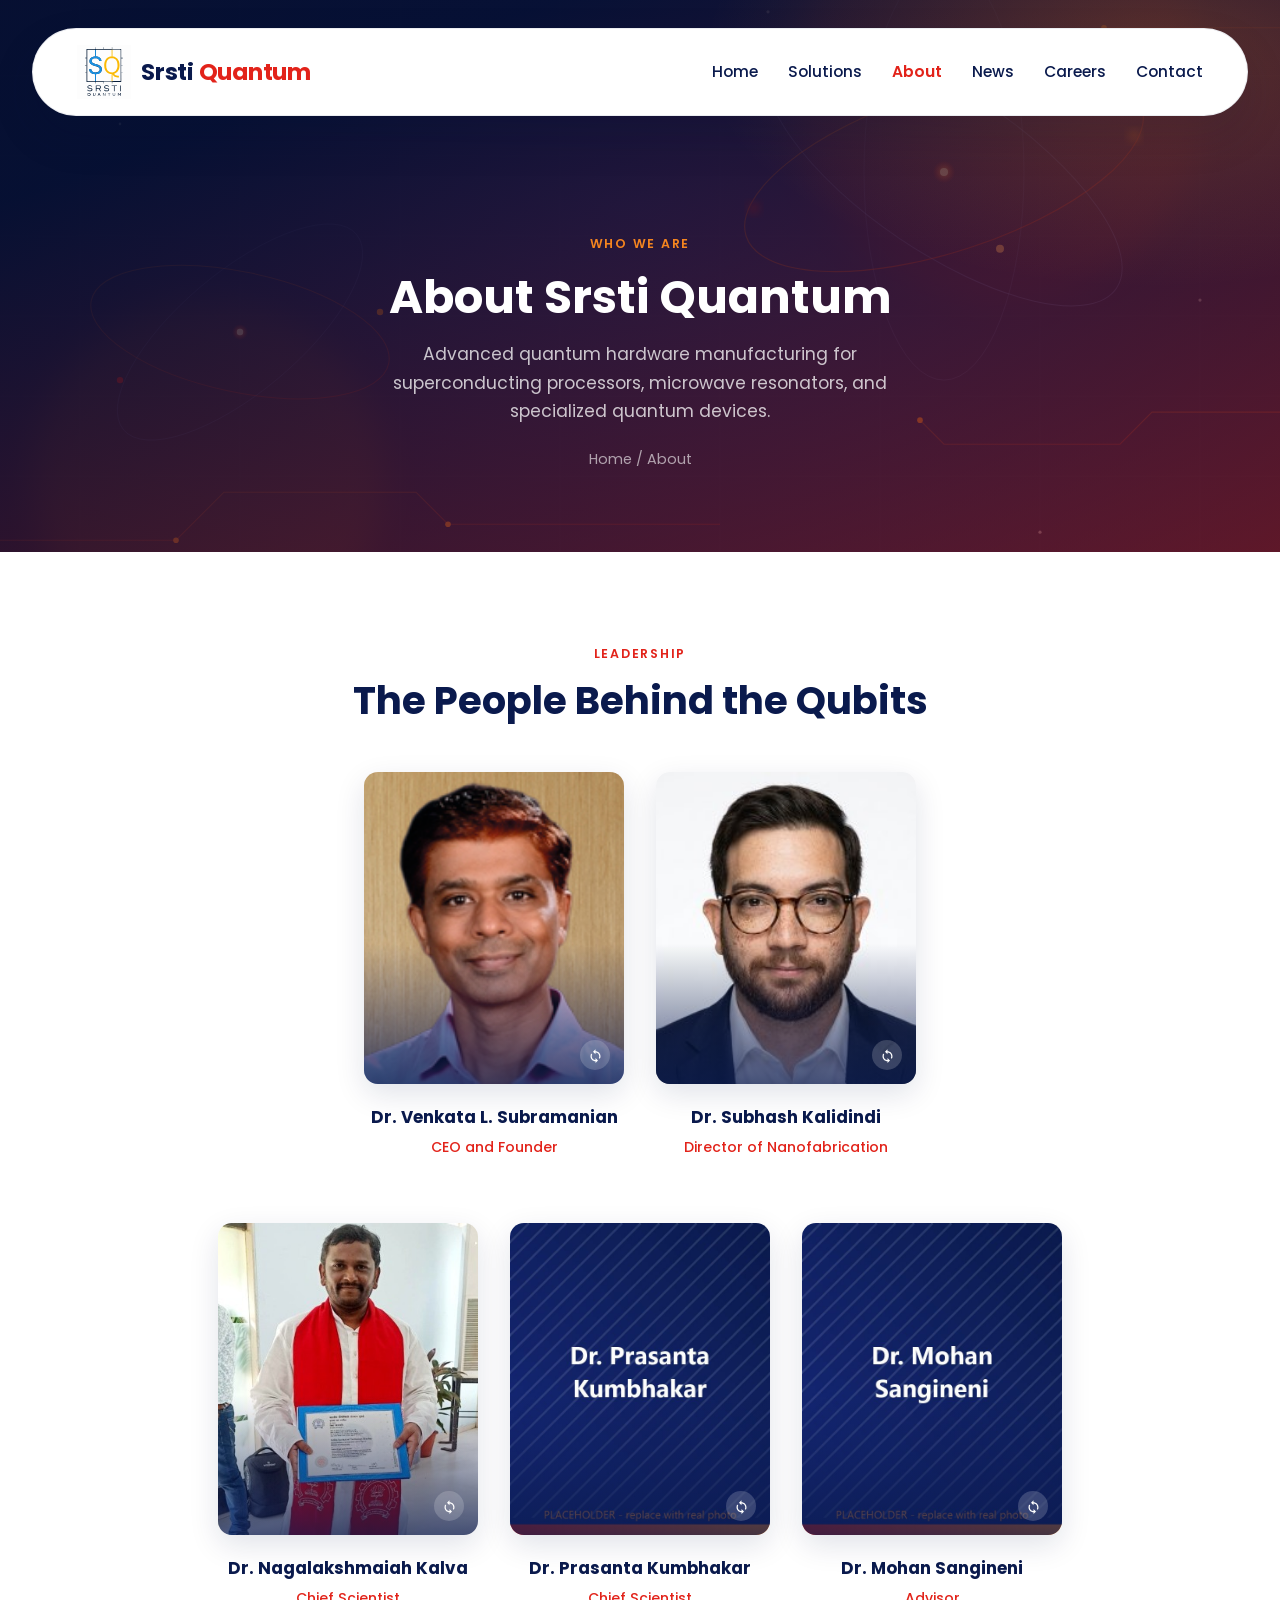
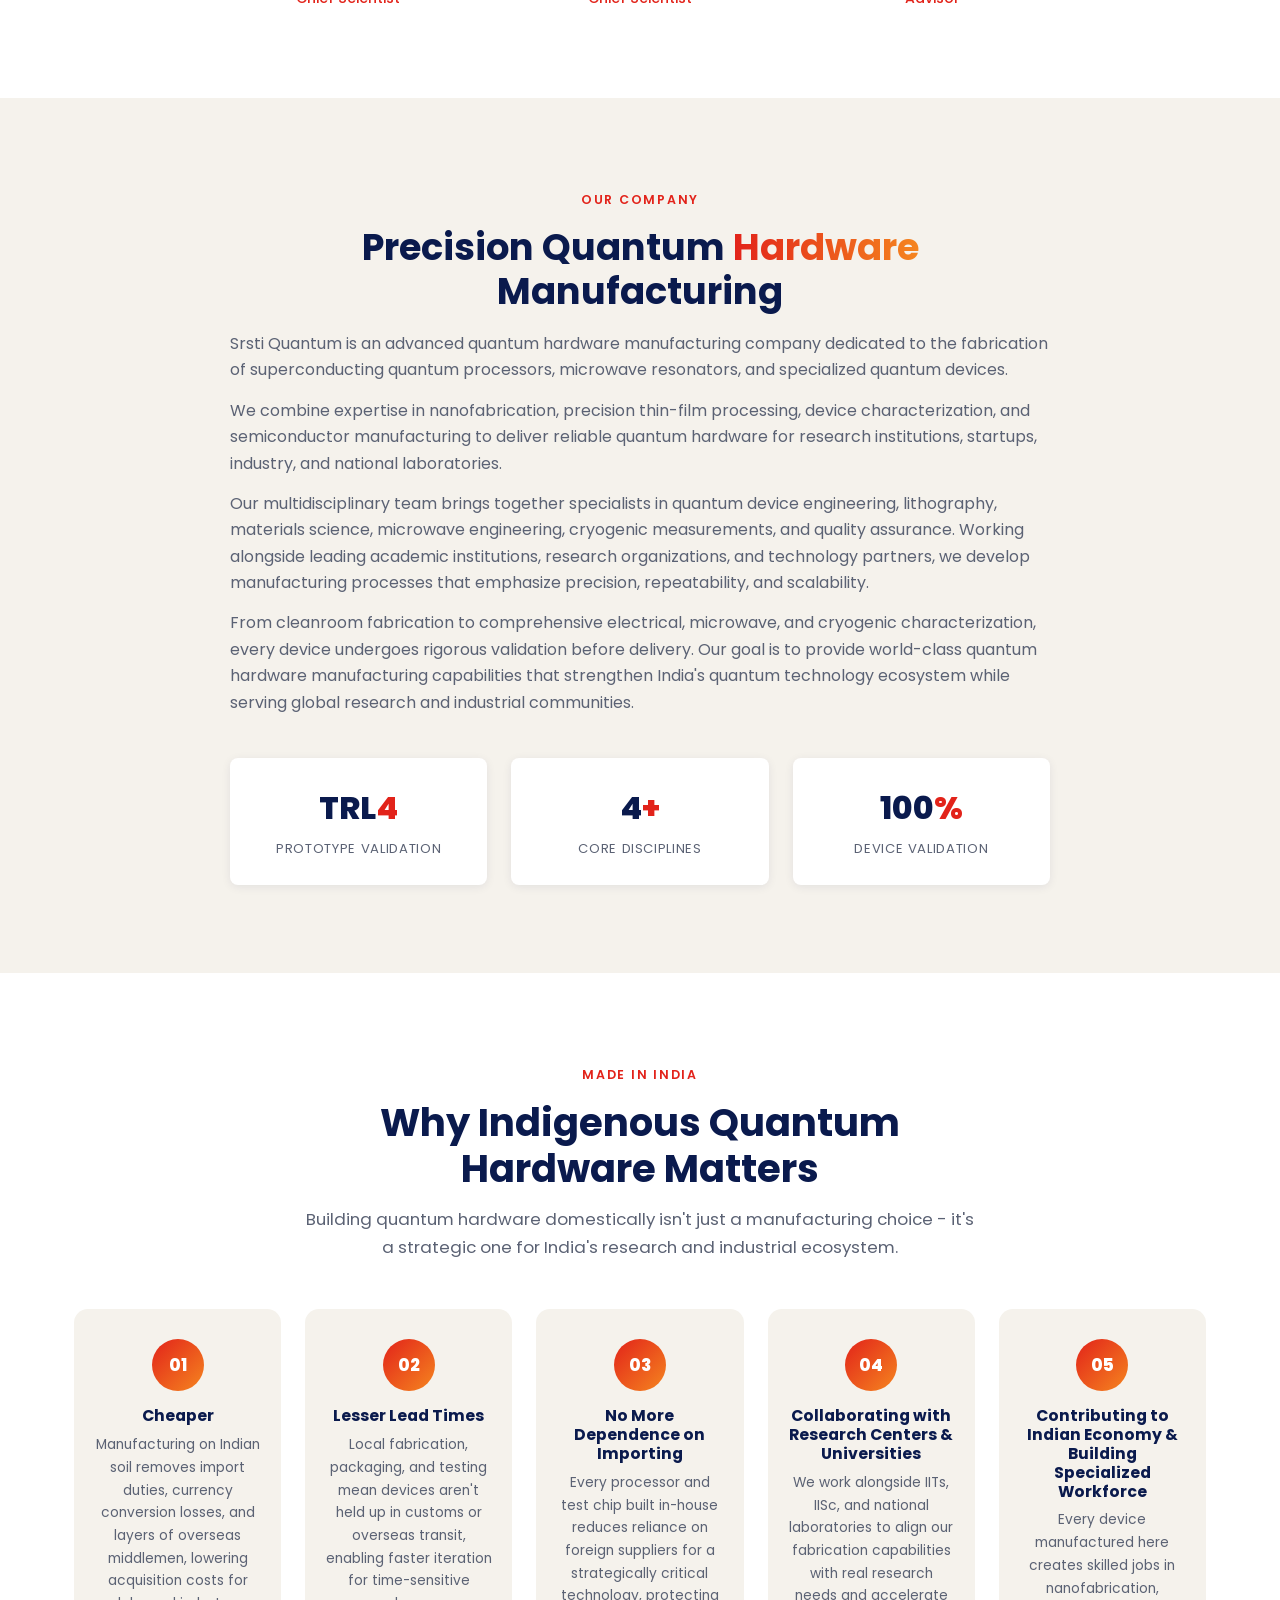
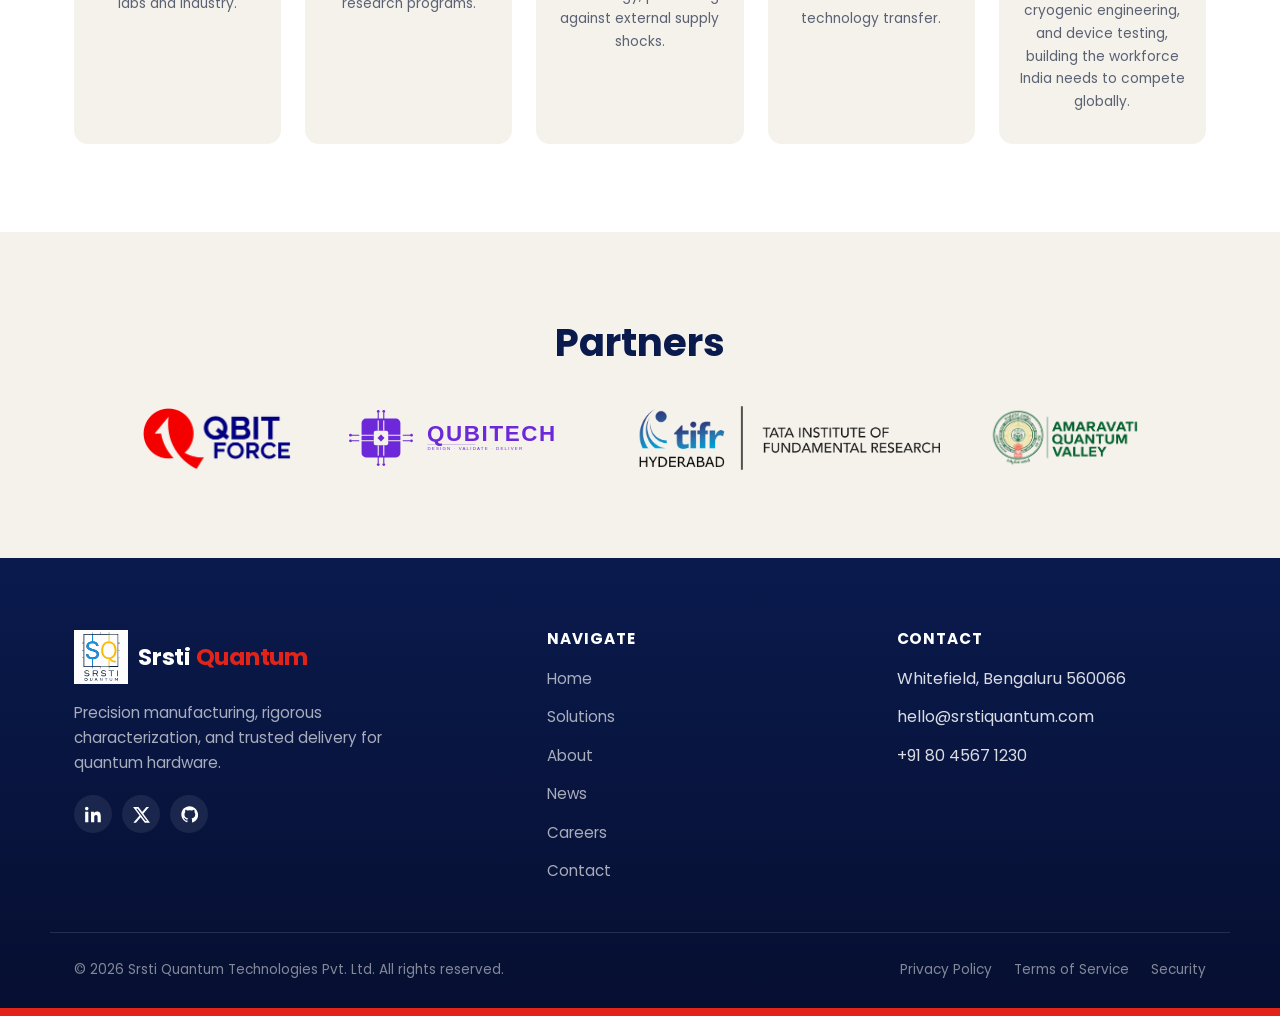
==== commit 49f117f6: "update dr mohan in about.html" ====
--- a/about.html
+++ b/about.html
@@ -120,7 +120,21 @@
           <p class="member-role">Chief Scientist</p>
         </div>
 
-      
+        <div class="team-member reveal">
+          <div class="flip-card">
+            <div class="flip-card-inner">
+              <div class="flip-card-front">
+                <img class="is-photo" src="assets/img/sangineni.jpg" alt="Dr. Mohan Sangineni">
+                <span class="flip-hint" aria-hidden="true"><svg viewBox="0 0 24 24"><path d="M12 5V2L8 6l4 4V7c3.3 0 6 2.7 6 6 0 1-.3 2-.7 2.8l1.5 1.5A8 8 0 0 0 20 13c0-4.4-3.6-8-8-8zm0 14c-3.3 0-6-2.7-6-6 0-1 .3-2 .7-2.8L5.2 8.7A8 8 0 0 0 4 13c0 4.4 3.6 8 8 8v3l4-4-4-4v3z"/></svg></span>
+              </div>
+              <div class="flip-card-back">
+                <p>Former Principle Investigator of CeNSE, IISc Bangalore, advising Srsti Quantum on advanced nanofabrication and research infrastructure.</p>
+              </div>
+            </div>
+          </div>
+          <p class="member-name">Dr. Mohan Sangineni</p>
+          <p class="member-role">Advisor</p>
+        </div>
 
       </div>
     </div>
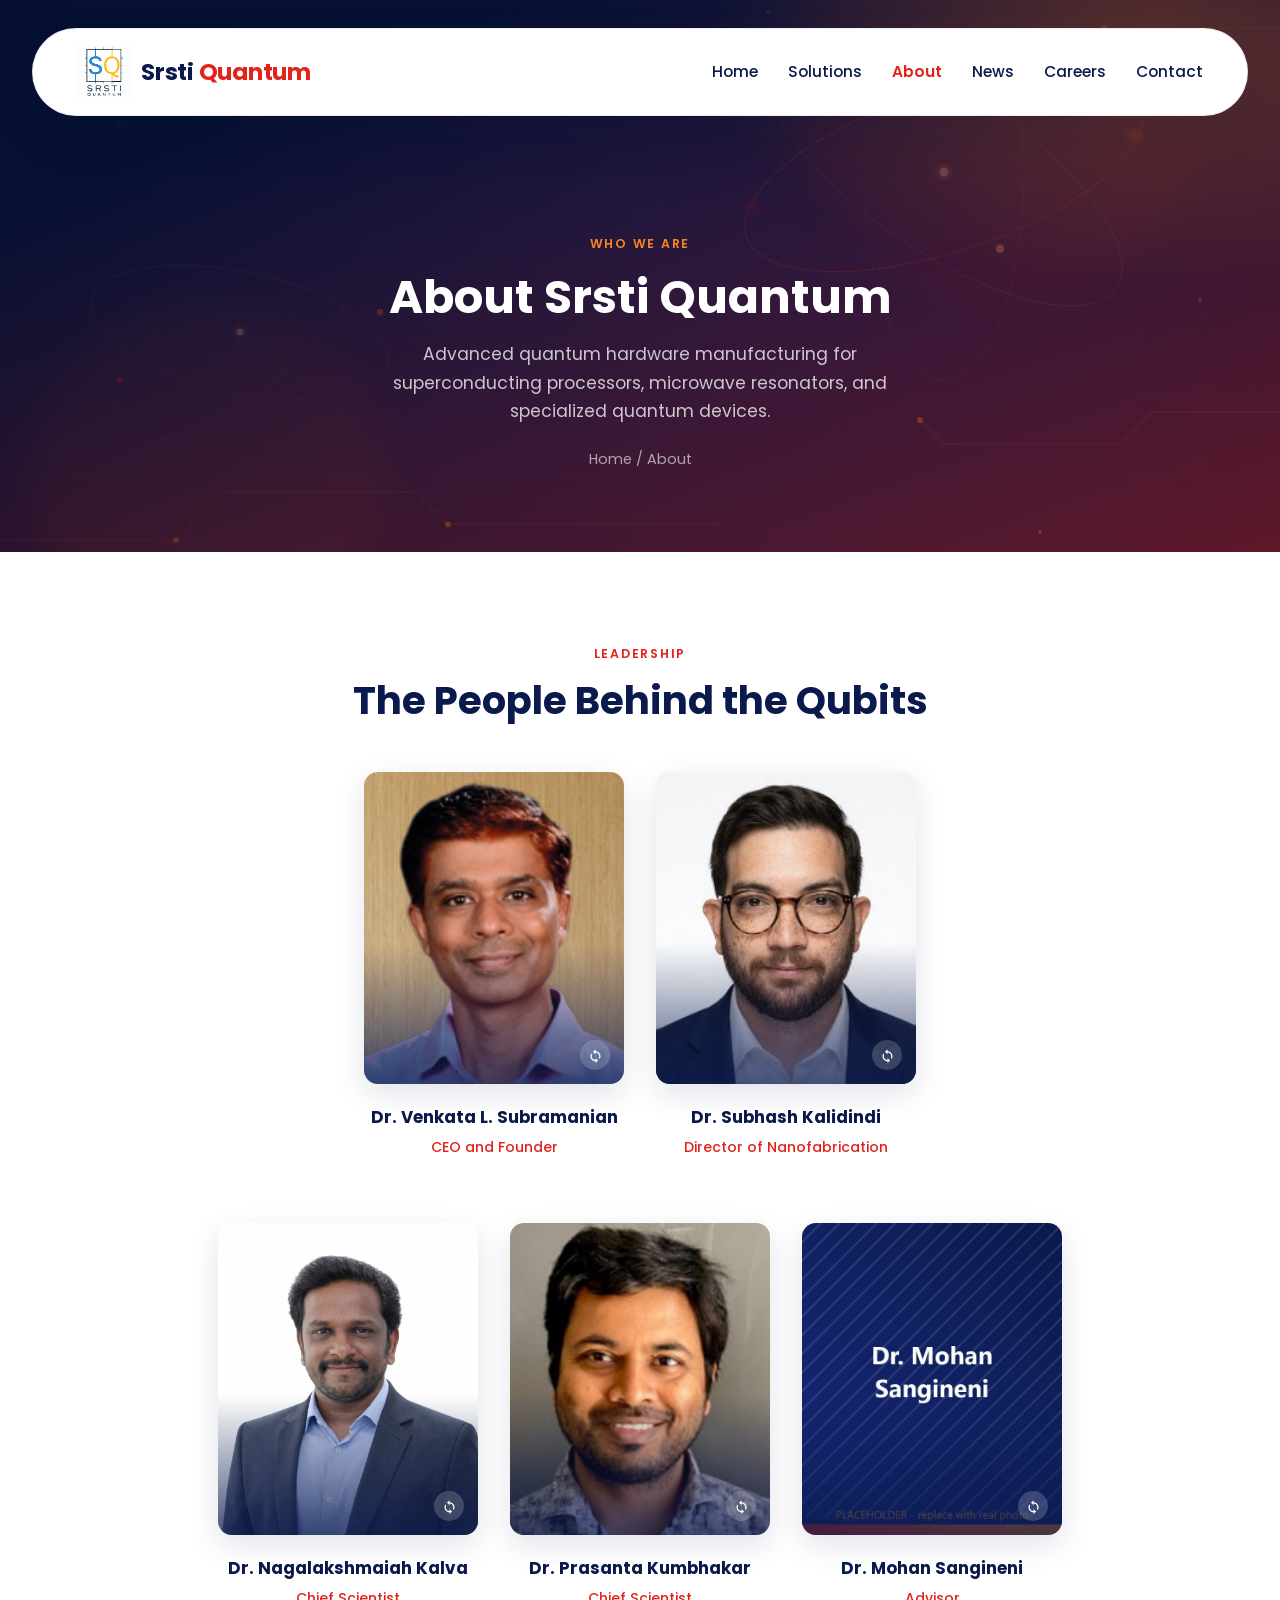
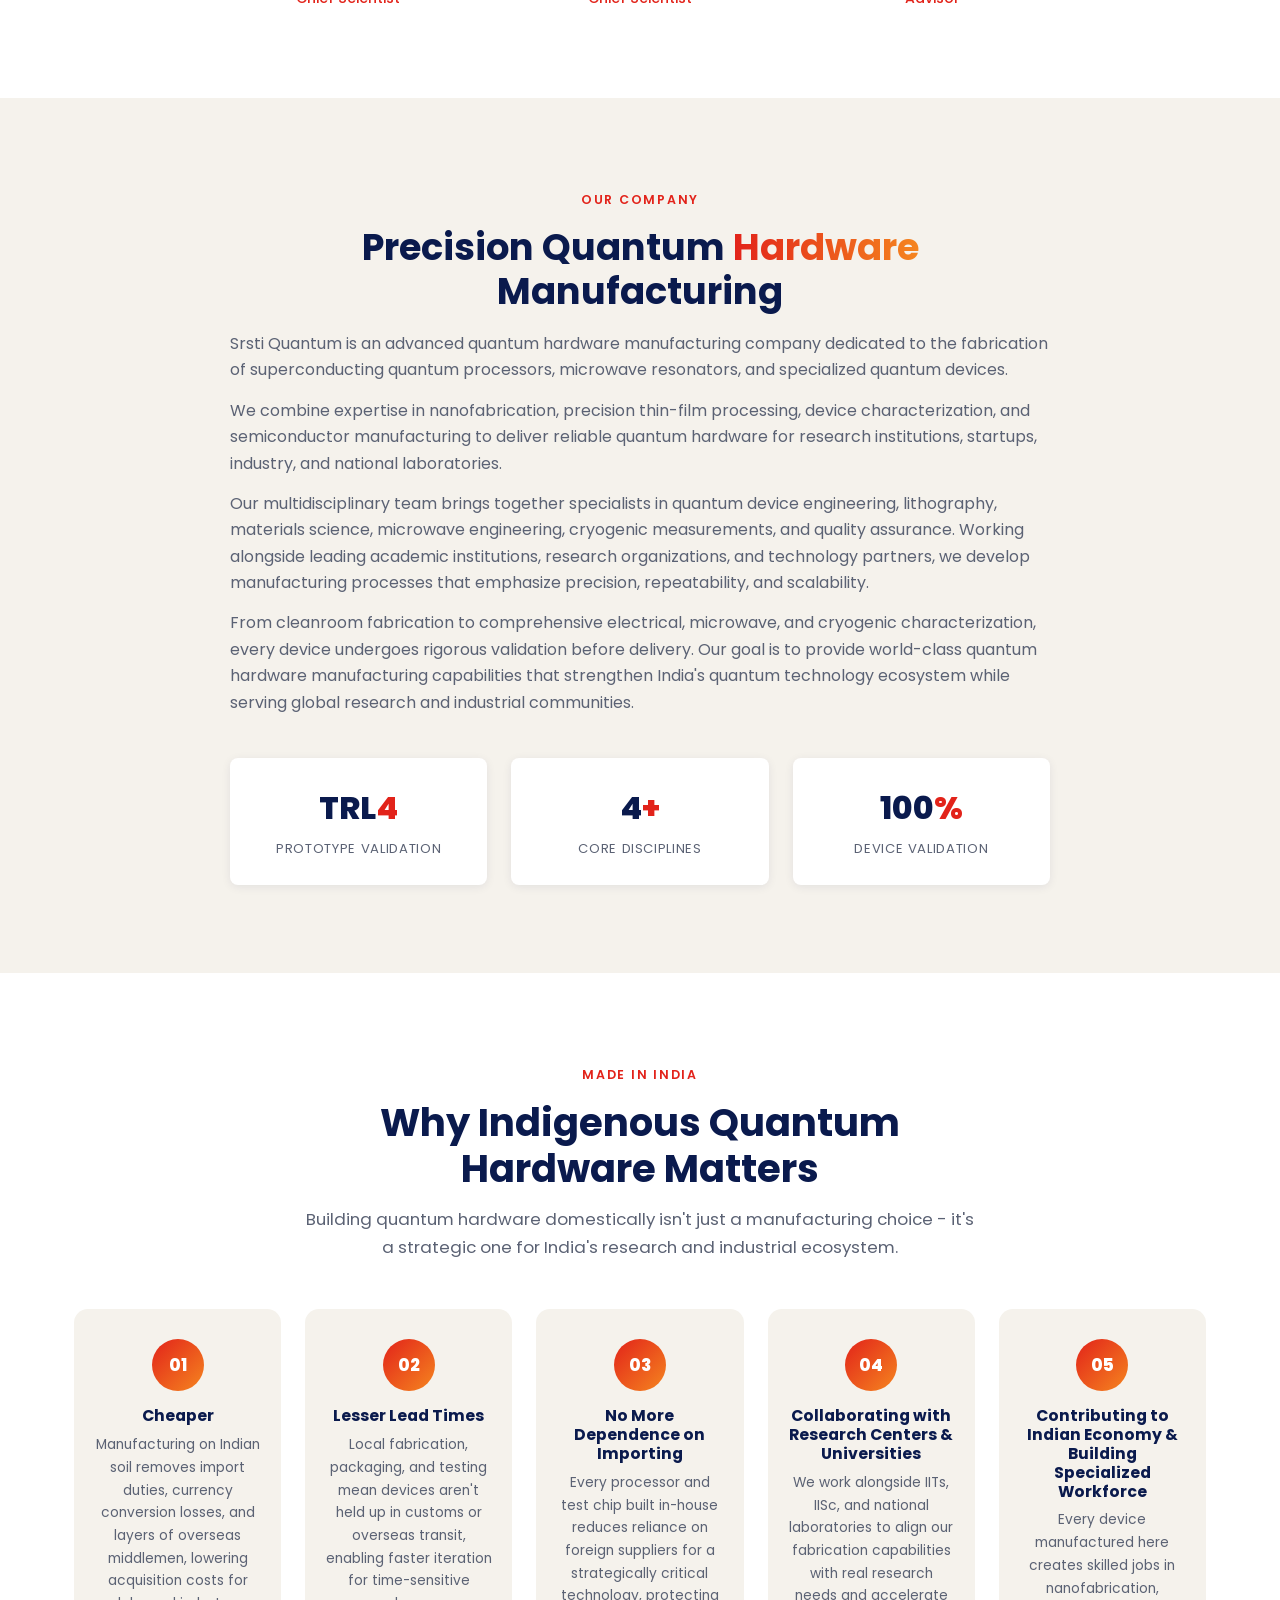
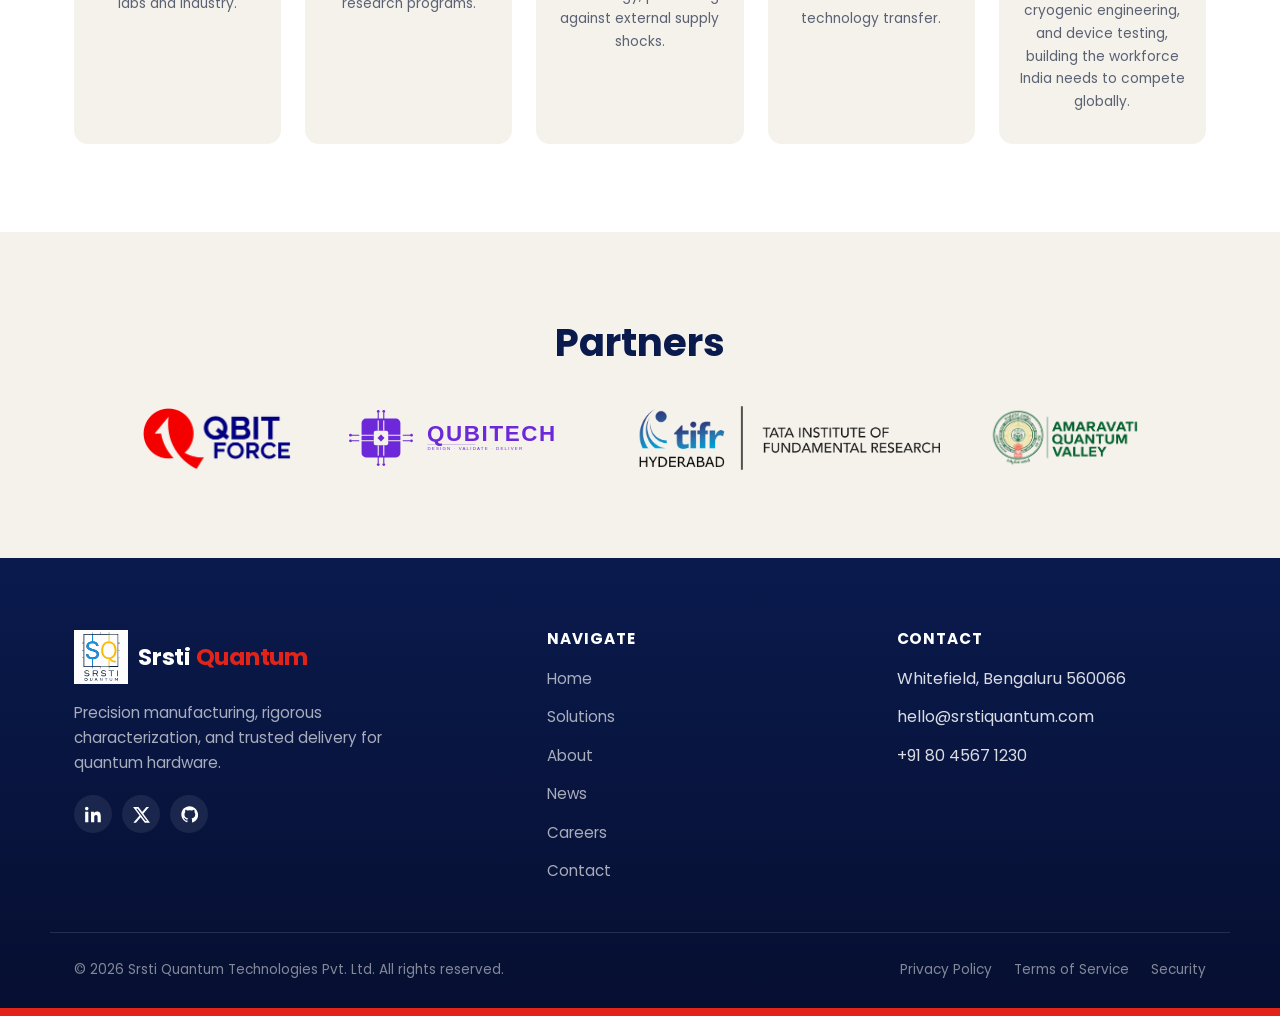
==== commit 2d162e05: "add images" ====
--- a/about.html
+++ b/about.html
@@ -92,7 +92,7 @@
           <div class="flip-card">
             <div class="flip-card-inner">
               <div class="flip-card-front">
-                <img class="is-photo" src="assets/img/Dr.Nagalakshmaiah.jpg" alt="Dr. Nagalakshmaiah Kalva">
+                <img class="is-photo" src="assets/img/Dr.Nagalakshmaiah.jpeg" alt="Dr. Nagalakshmaiah Kalva">
                 <span class="flip-hint" aria-hidden="true"><svg viewBox="0 0 24 24"><path d="M12 5V2L8 6l4 4V7c3.3 0 6 2.7 6 6 0 1-.3 2-.7 2.8l1.5 1.5A8 8 0 0 0 20 13c0-4.4-3.6-8-8-8zm0 14c-3.3 0-6-2.7-6-6 0-1 .3-2 .7-2.8L5.2 8.7A8 8 0 0 0 4 13c0 4.4 3.6 8 8 8v3l4-4-4-4v3z"/></svg></span>
               </div>
               <div class="flip-card-back">
@@ -108,7 +108,7 @@
           <div class="flip-card">
             <div class="flip-card-inner">
               <div class="flip-card-front">
-                <img class="is-photo" src="assets/img/kumbhakar.jpg" alt="Dr. Prasanta Kumbhakar">
+                <img class="is-photo" src="assets/img/kumbhakar.jpeg" alt="Dr. Prasanta Kumbhakar">
                 <span class="flip-hint" aria-hidden="true"><svg viewBox="0 0 24 24"><path d="M12 5V2L8 6l4 4V7c3.3 0 6 2.7 6 6 0 1-.3 2-.7 2.8l1.5 1.5A8 8 0 0 0 20 13c0-4.4-3.6-8-8-8zm0 14c-3.3 0-6-2.7-6-6 0-1 .3-2 .7-2.8L5.2 8.7A8 8 0 0 0 4 13c0 4.4 3.6 8 8 8v3l4-4-4-4v3z"/></svg></span>
               </div>
               <div class="flip-card-back">
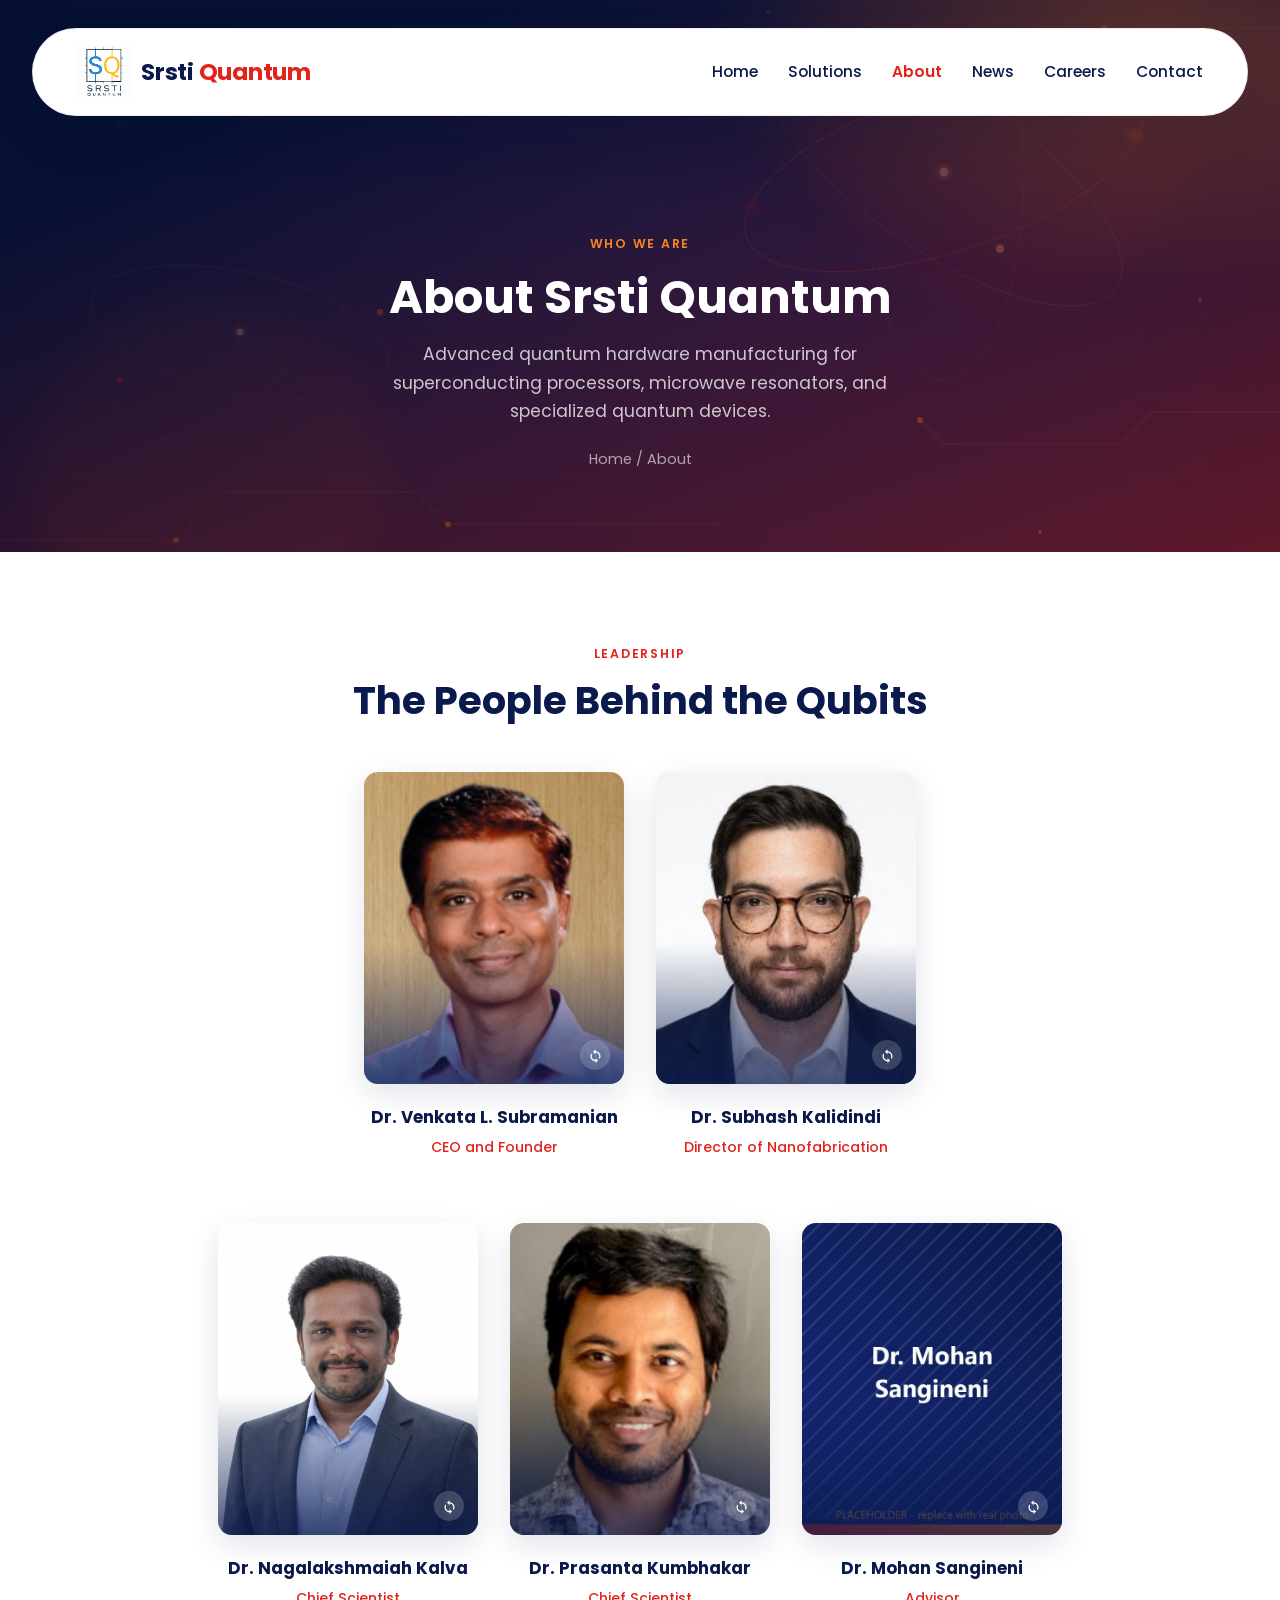
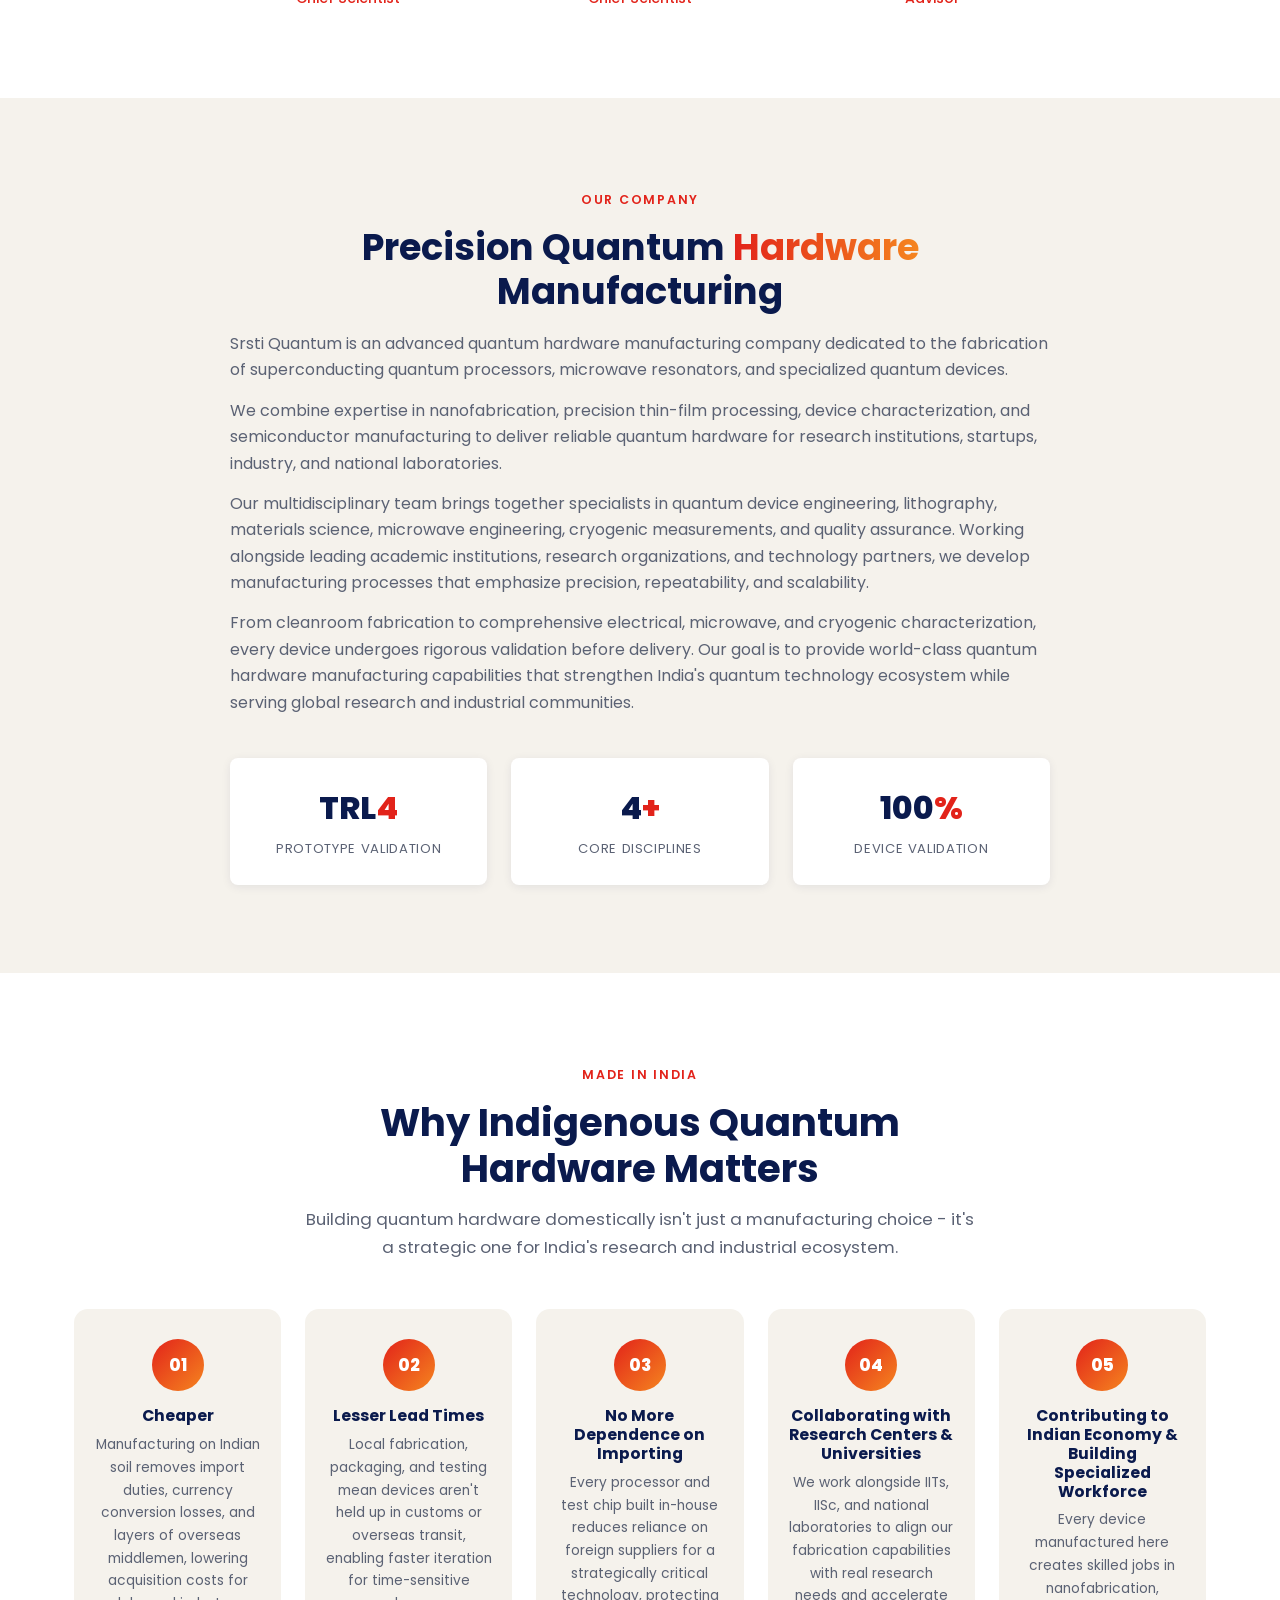
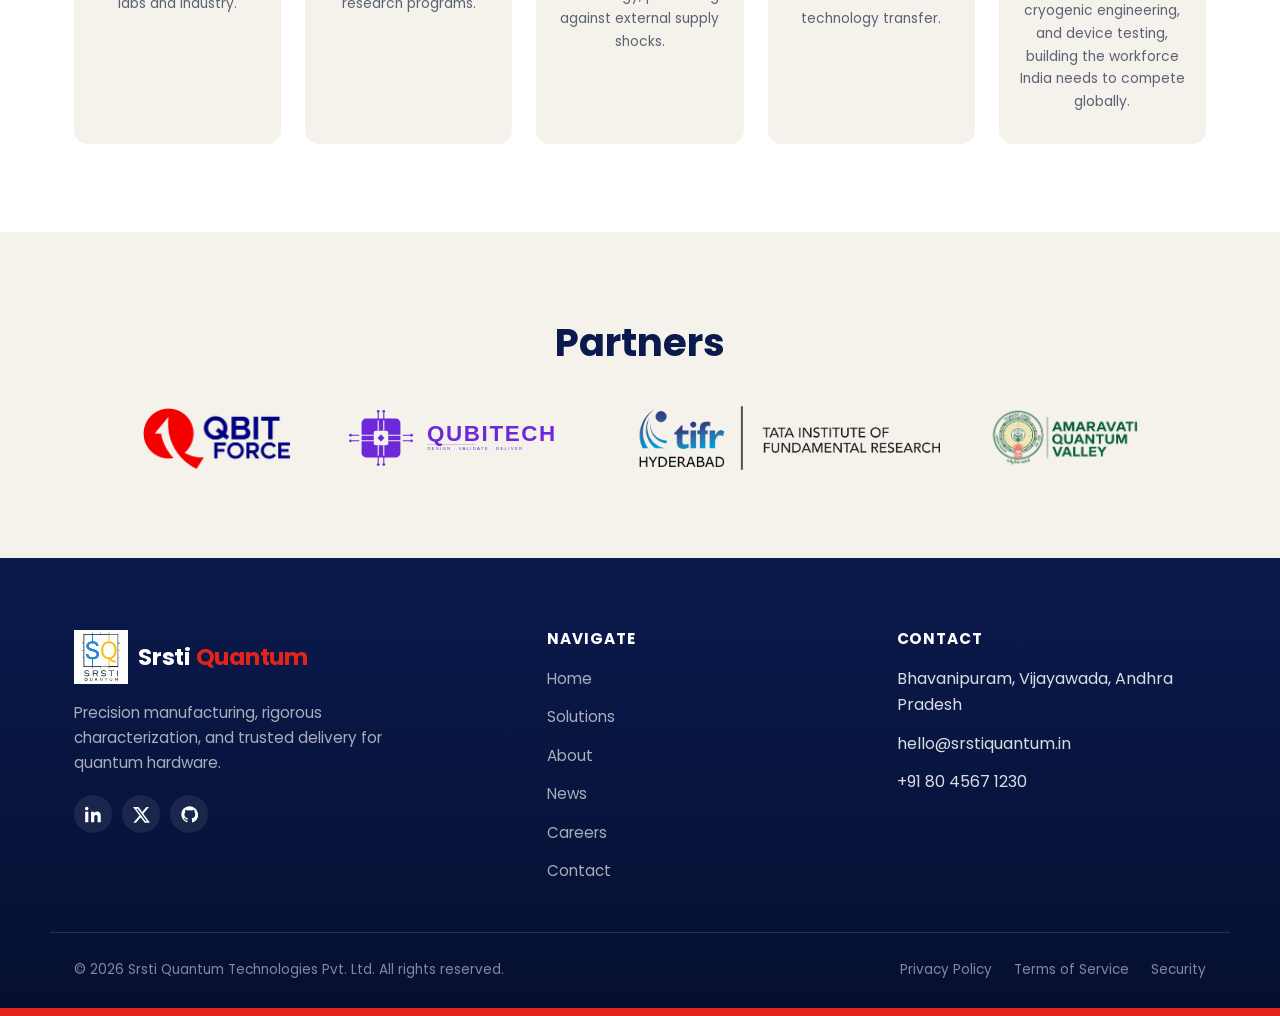
==== commit 127717a7: "update address" ====
--- a/about.html
+++ b/about.html
@@ -253,8 +253,8 @@
     <div class="footer-col">
       <h4>Contact</h4>
       <ul>
-        <li>Whitefield, Bengaluru 560066</li>
-        <li>hello@srstiquantum.com</li>
+        <li>Bhavanipuram, Vijayawada, Andhra Pradesh</li>
+        <li>hello@srstiquantum.in</li>
         <li>+91 80 4567 1230</li>
       </ul>
     </div>
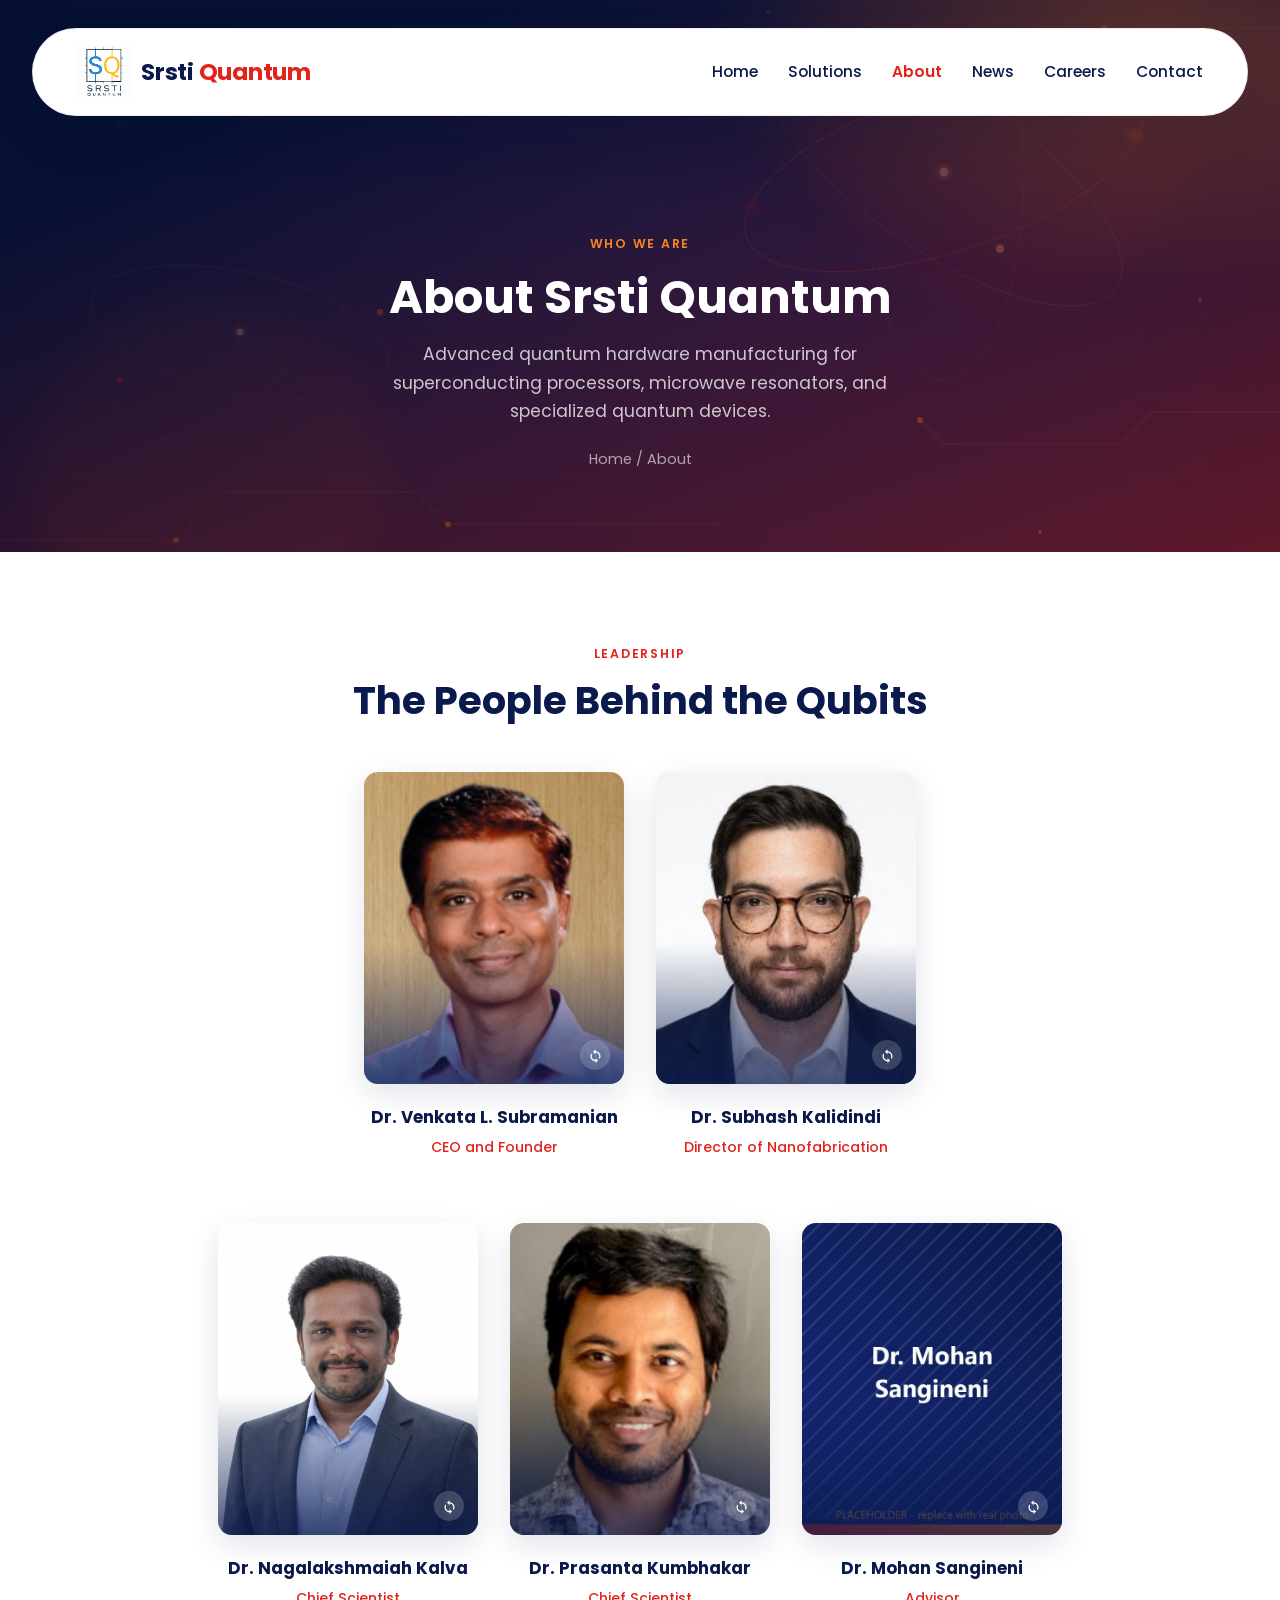
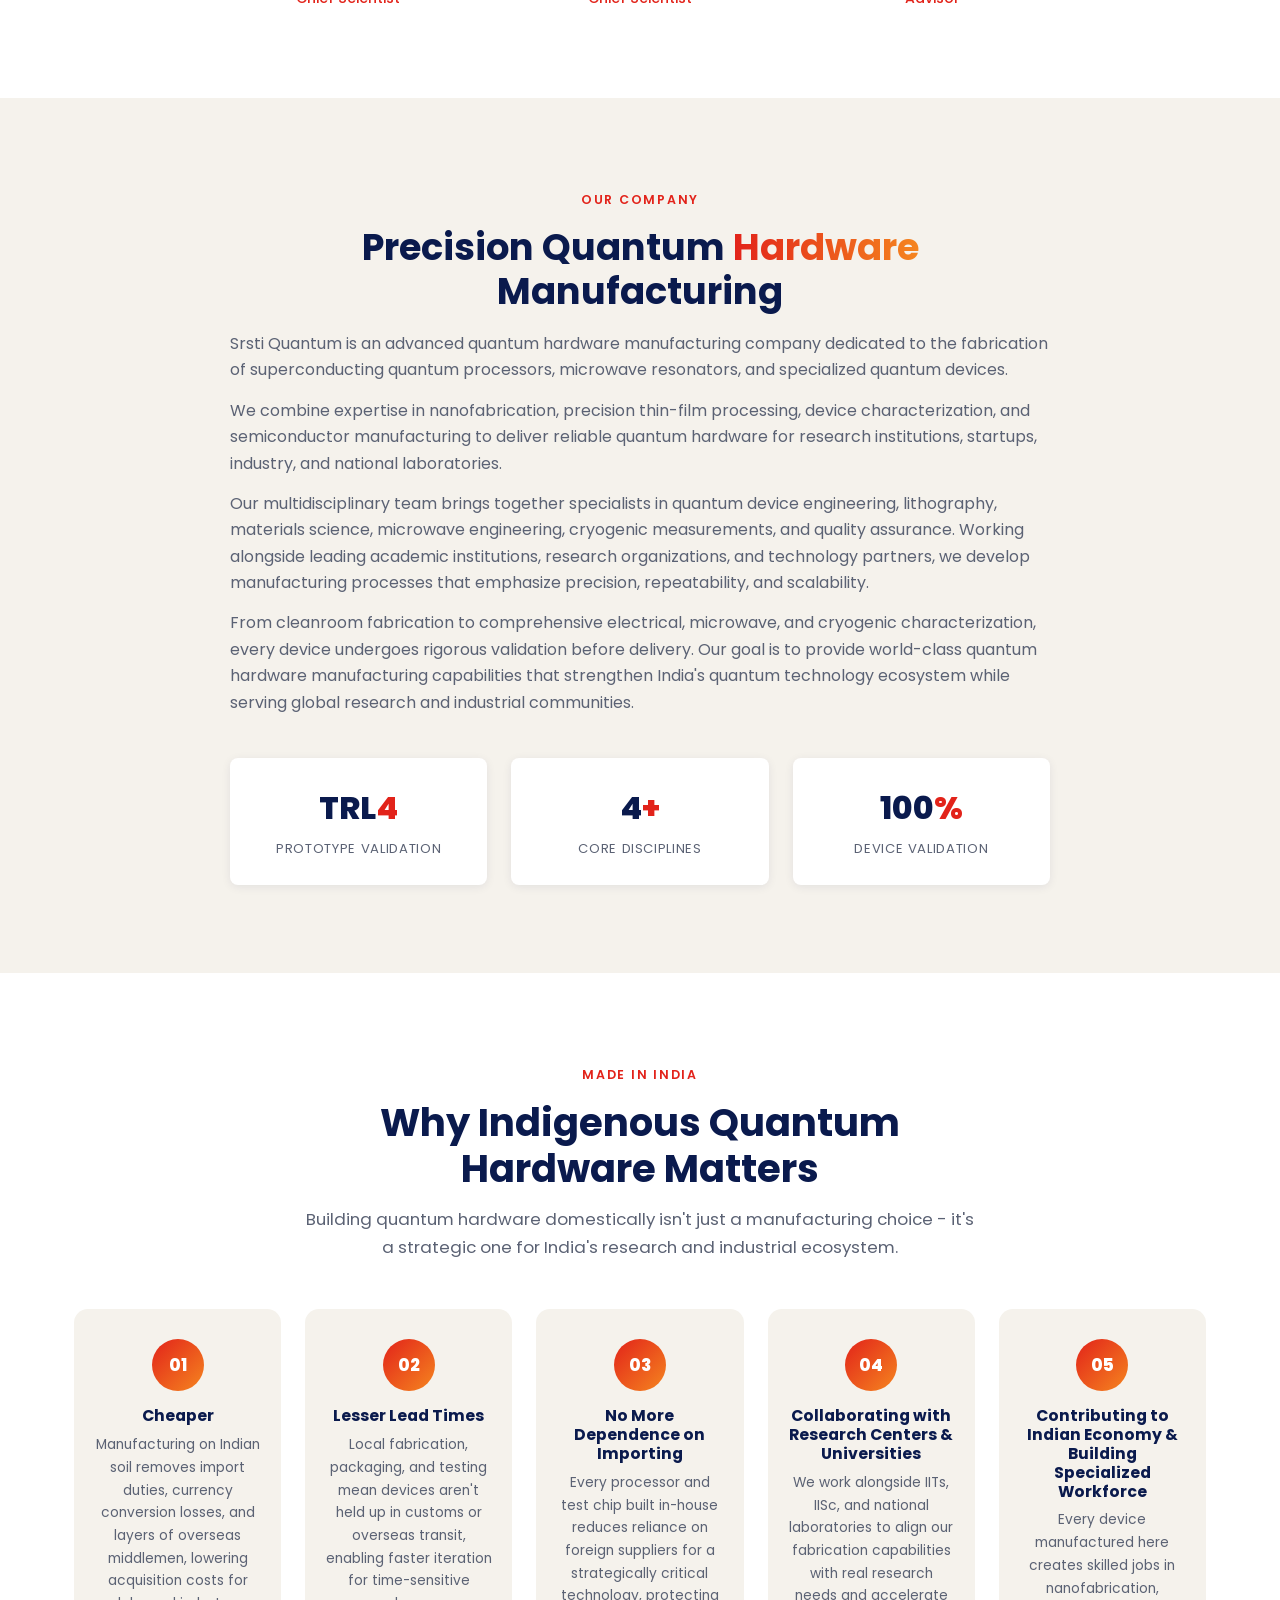
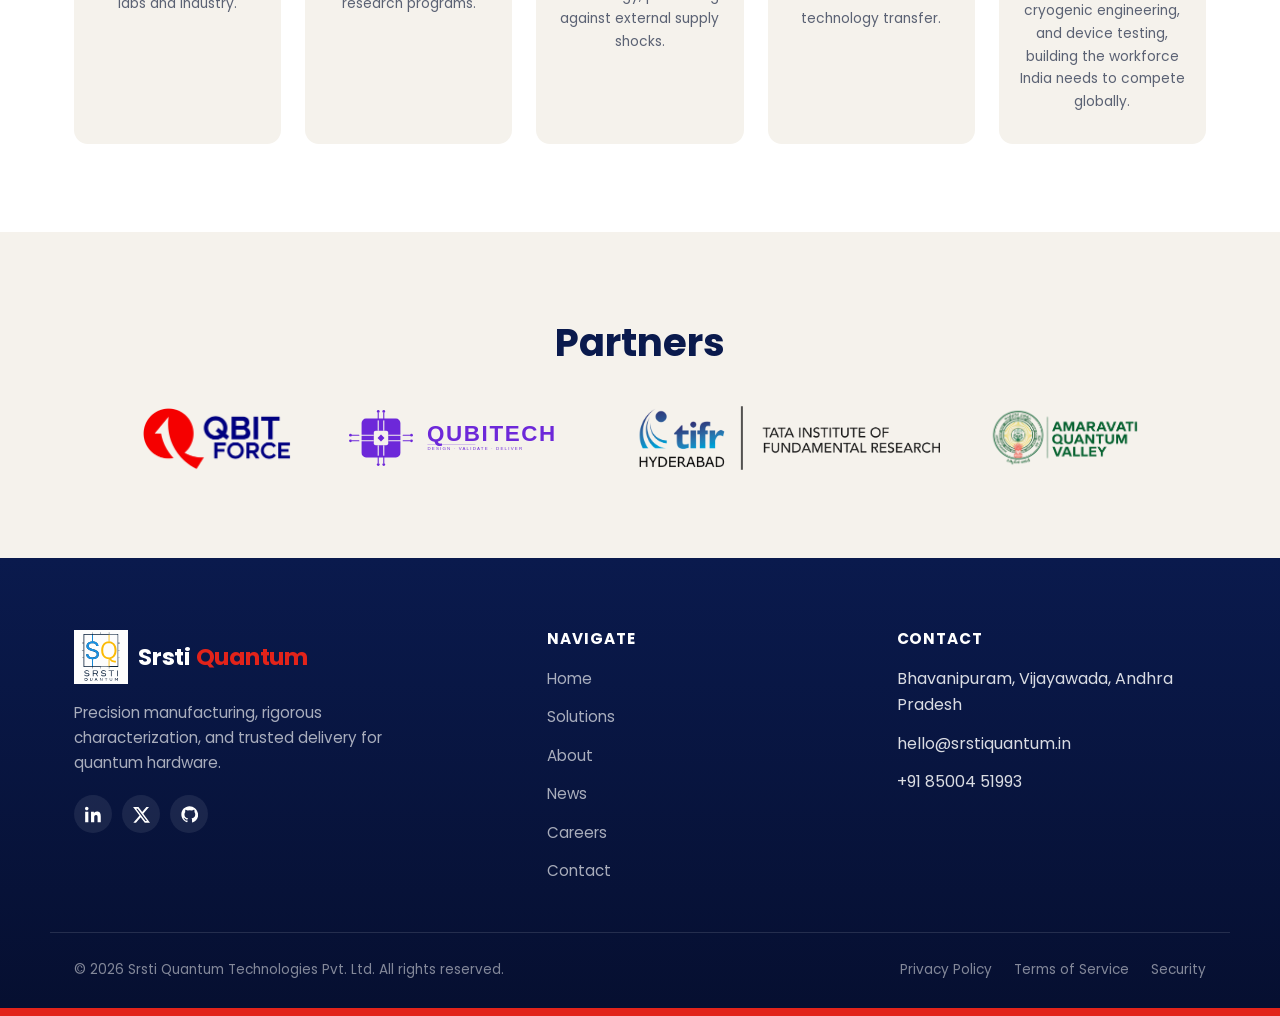
==== commit d2603aa6: "add mobile number" ====
--- a/about.html
+++ b/about.html
@@ -14,18 +14,18 @@
 
 <header class="site-header" id="siteHeader">
   <div class="container header-inner">
-    <a href="index.html" class="logo">
+    <a href="/" class="logo">
       <img class="logo-mark" src="assets/img/srsti-logo.svg" alt="Srsti Quantum logo">
       <span class="logo-text">Srsti <span>Quantum</span></span>
     </a>
     <nav class="main-nav" id="mainNav">
       <ul>
-        <li><a href="index.html" class="nav-link">Home</a></li>
-        <li><a href="solutions.html" class="nav-link">Solutions</a></li>
-        <li><a href="about.html" class="nav-link">About</a></li>
-        <li><a href="news.html" class="nav-link">News</a></li>
-        <li><a href="careers.html" class="nav-link">Careers</a></li>
-        <li><a href="contact.html" class="nav-link">Contact</a></li>
+        <li><a href="/" class="nav-link">Home</a></li>
+        <li><a href="/solutions" class="nav-link">Solutions</a></li>
+        <li><a href="/about" class="nav-link">About</a></li>
+        <li><a href="/news" class="nav-link">News</a></li>
+        <li><a href="/careers" class="nav-link">Careers</a></li>
+        <li><a href="/contact" class="nav-link">Contact</a></li>
       </ul>
     </nav>
     <button class="hamburger" id="hamburgerBtn" aria-label="Toggle menu" aria-expanded="false" aria-controls="mainNav">
@@ -41,7 +41,7 @@
       <span class="eyebrow">Who We Are</span>
       <h1>About Srsti Quantum</h1>
       <p>Advanced quantum hardware manufacturing for superconducting processors, microwave resonators, and specialized quantum devices.</p>
-      <div class="breadcrumb"><a href="index.html">Home</a> / About</div>
+      <div class="breadcrumb"><a href="/">Home</a> / About</div>
     </div>
   </section>
 
@@ -228,7 +228,7 @@
 <footer class="site-footer">
   <div class="container footer-inner">
     <div class="footer-brand">
-      <a href="index.html" class="logo">
+      <a href="/" class="logo">
         <img class="logo-mark" src="assets/img/srsti-logo.svg" alt="Srsti Quantum logo">
         <span class="logo-text">Srsti <span>Quantum</span></span>
       </a>
@@ -242,12 +242,12 @@
     <div class="footer-col">
       <h4>Navigate</h4>
       <ul>
-        <li><a href="index.html">Home</a></li>
-        <li><a href="solutions.html">Solutions</a></li>
-        <li><a href="about.html">About</a></li>
-        <li><a href="news.html">News</a></li>
-        <li><a href="careers.html">Careers</a></li>
-        <li><a href="contact.html">Contact</a></li>
+        <li><a href="/">Home</a></li>
+        <li><a href="/solutions">Solutions</a></li>
+        <li><a href="/about">About</a></li>
+        <li><a href="/news">News</a></li>
+        <li><a href="/careers">Careers</a></li>
+        <li><a href="/contact">Contact</a></li>
       </ul>
     </div>
     <div class="footer-col">
@@ -255,16 +255,16 @@
       <ul>
         <li>Bhavanipuram, Vijayawada, Andhra Pradesh</li>
         <li>hello@srstiquantum.in</li>
-        <li>+91 80 4567 1230</li>
+        <li>+91 85004 51993</li>
       </ul>
     </div>
   </div>
   <div class="container footer-legal">
     <p>© 2026 Srsti Quantum Technologies Pvt. Ltd. All rights reserved.</p>
     <div class="footer-legal-links">
-      <a href="privacy-policy.html">Privacy Policy</a>
-      <a href="terms-of-service.html">Terms of Service</a>
-      <a href="security.html">Security</a>
+      <a href="/privacy-policy">Privacy Policy</a>
+      <a href="/terms-of-service">Terms of Service</a>
+      <a href="/security">Security</a>
     </div>
   </div>
   <div class="footer-pattern" aria-hidden="true"></div>
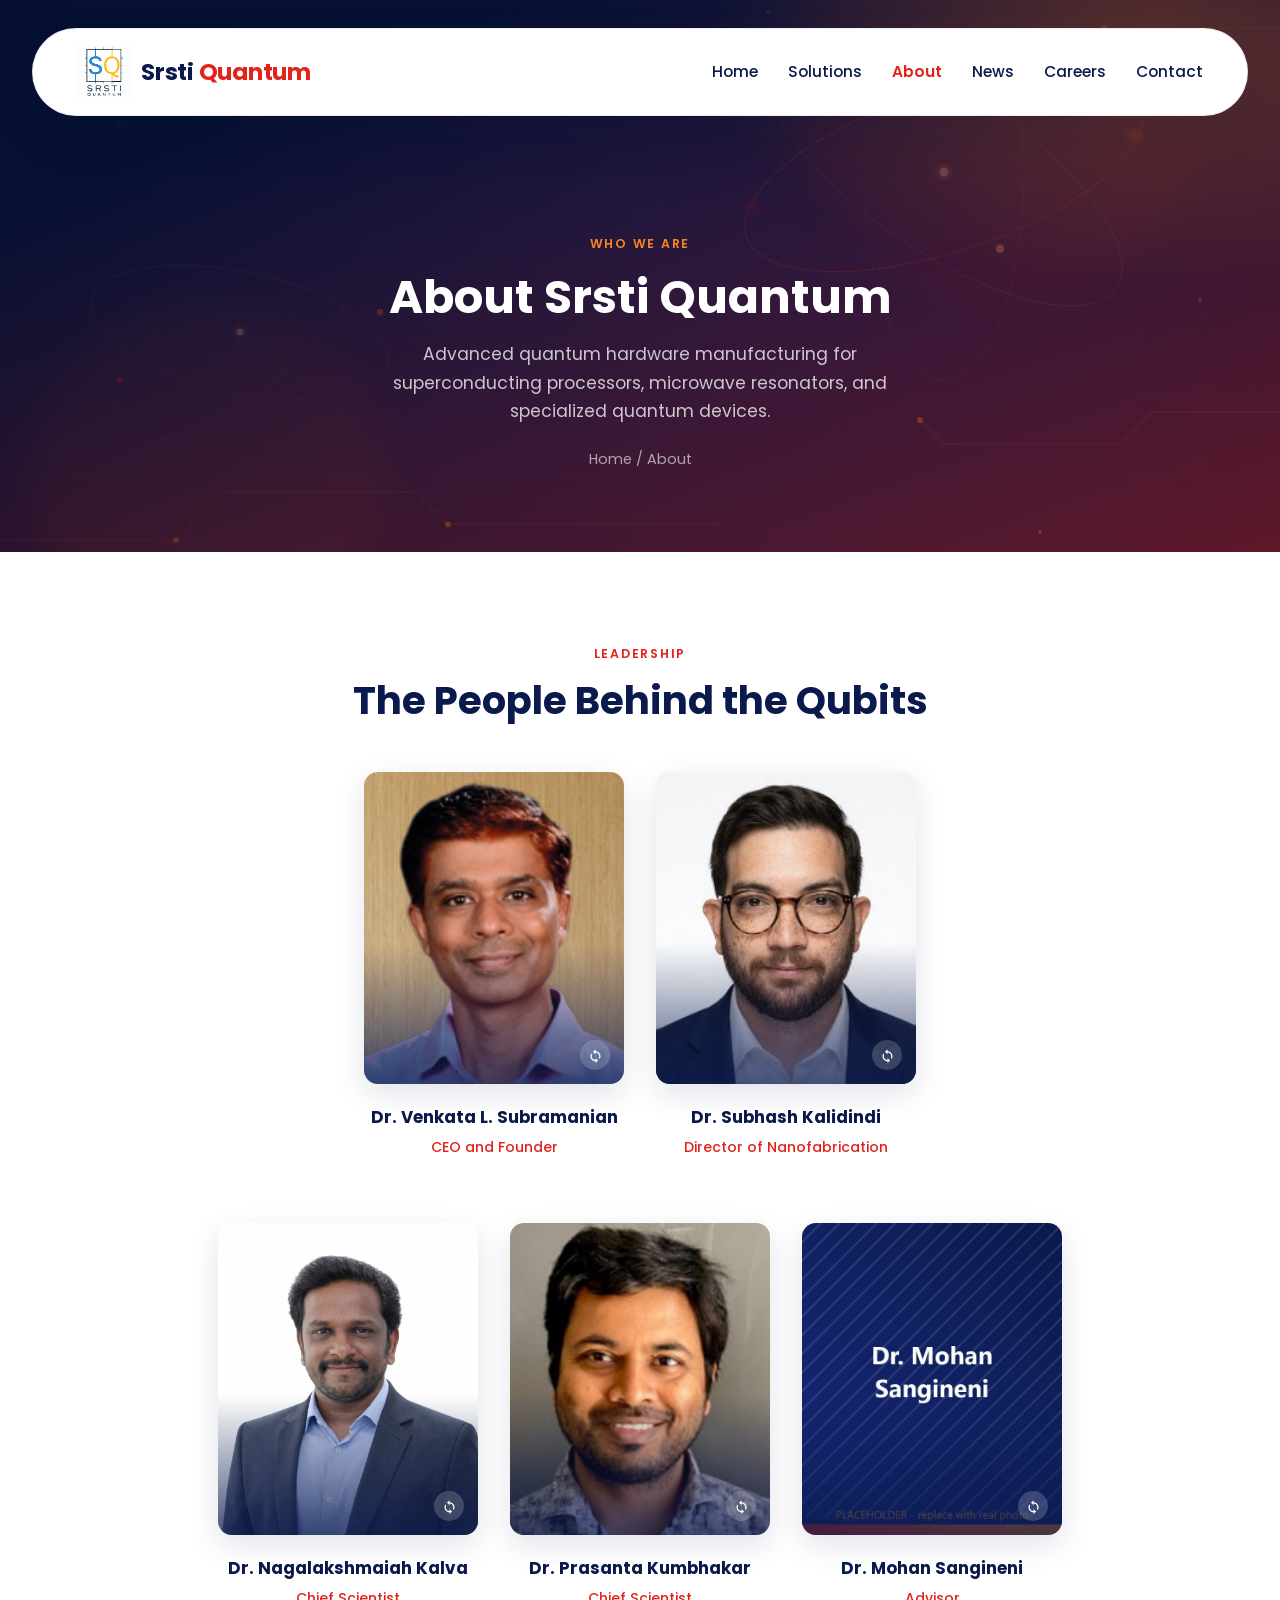
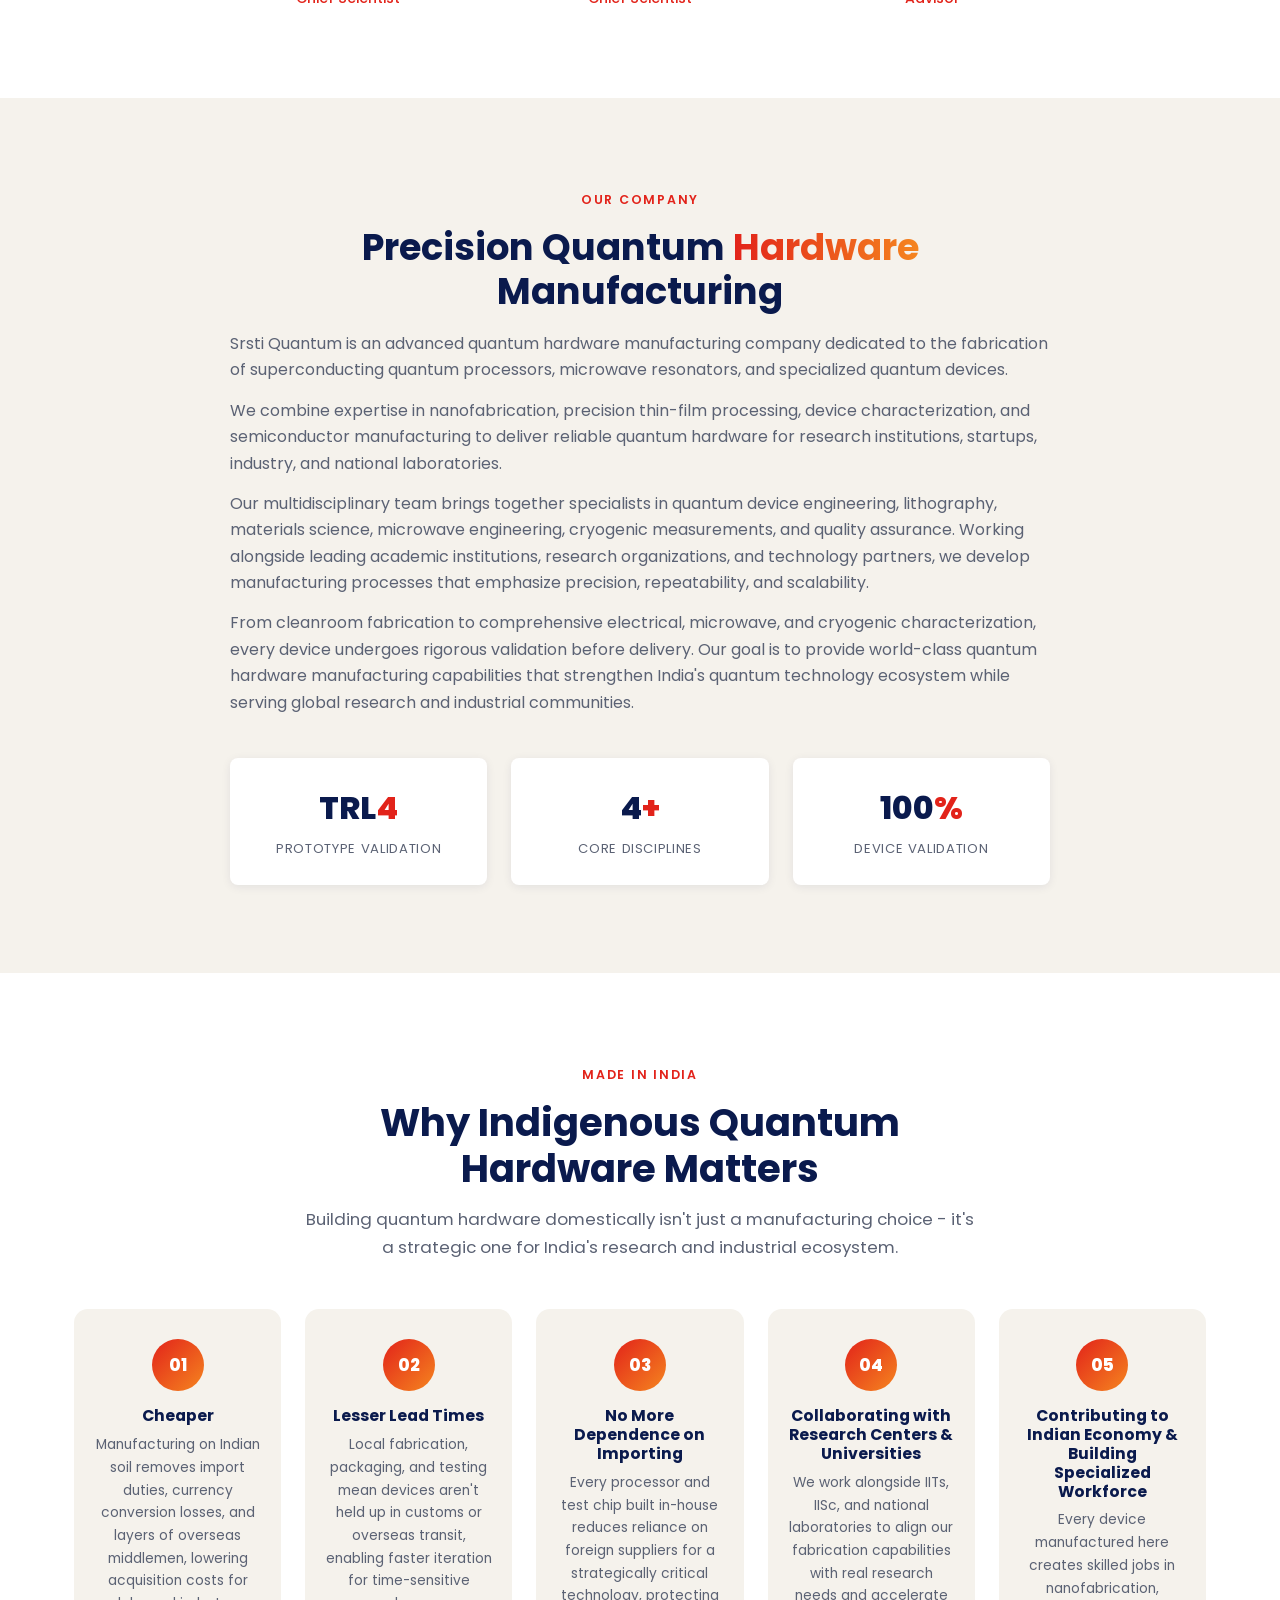
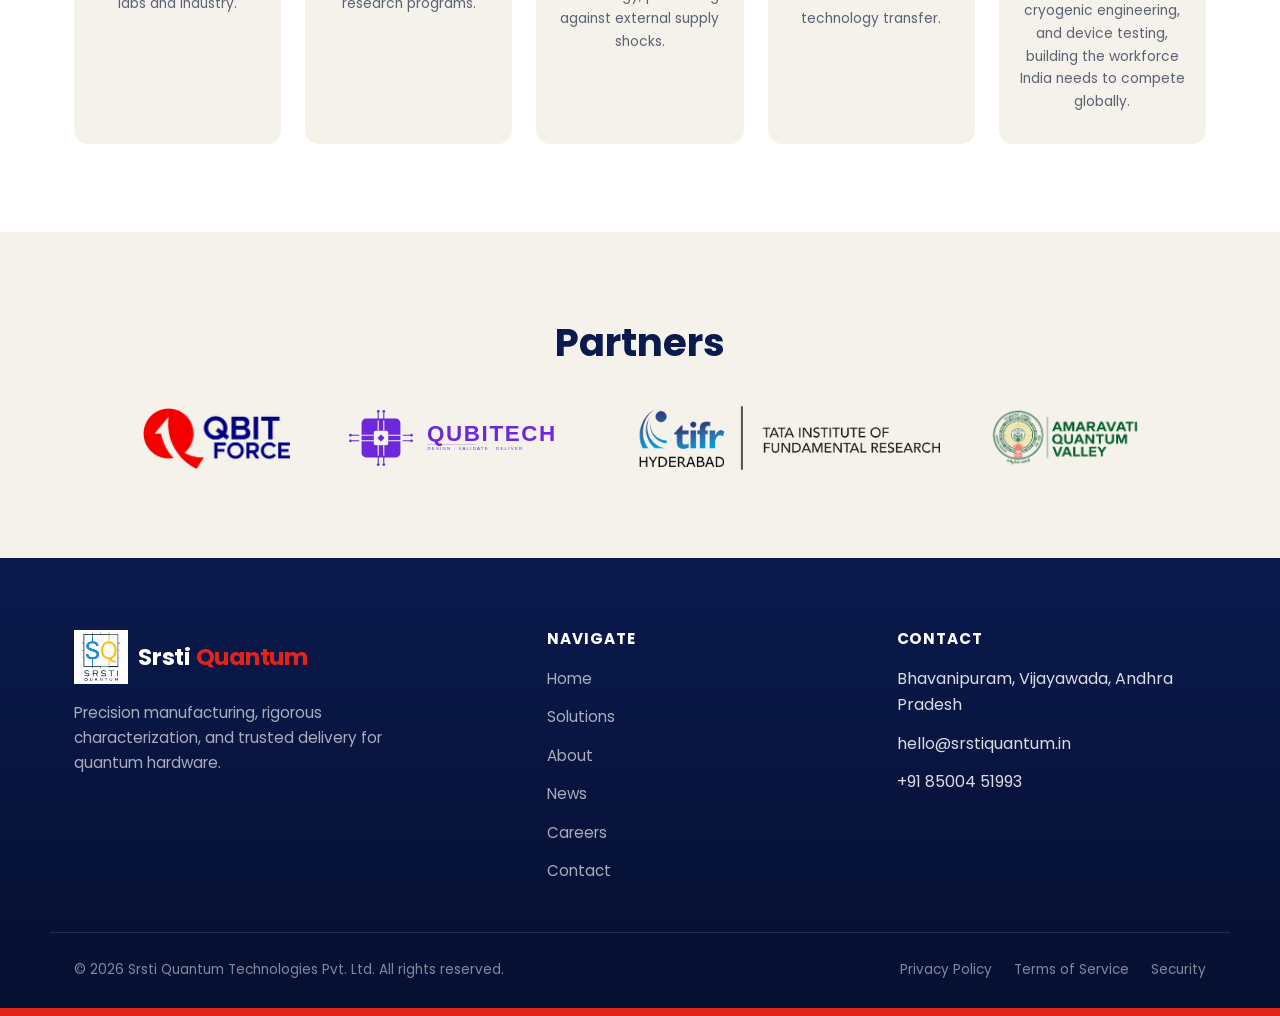
==== commit 1043411f: "Remove social icons and unused template leftovers The LinkedIn/X/GitHub footer icons had no real URL" ====
--- a/about.html
+++ b/about.html
@@ -233,11 +233,6 @@
         <span class="logo-text">Srsti <span>Quantum</span></span>
       </a>
       <p>Precision manufacturing, rigorous characterization, and trusted delivery for quantum hardware.</p>
-      <div class="footer-social">
-        <a href="#" data-social="linkedin" aria-label="LinkedIn"><svg viewBox="0 0 24 24"><path d="M4.98 3.5C4.98 4.88 3.87 6 2.5 6S0 4.88 0 3.5 1.12 1 2.5 1s2.48 1.12 2.48 2.5zM.24 8.25h4.5V23H.24V8.25zM8.25 8.25h4.3v2.01h.06c.6-1.13 2.07-2.32 4.26-2.32 4.55 0 5.39 3 5.39 6.9V23h-4.5v-6.63c0-1.58-.03-3.62-2.2-3.62-2.2 0-2.54 1.72-2.54 3.5V23h-4.5V8.25z"/></svg></a>
-        <a href="#" data-social="twitter" aria-label="Twitter / X"><svg viewBox="0 0 24 24"><path d="M18.9 1.5h3.7l-8.1 9.3 9.5 12.7h-7.4l-5.8-7.6-6.6 7.6H.5l8.7-10-9.1-12h7.6l5.3 7 5.9-7zm-1.3 19.6h2L6.5 3.8h-2l13.1 17.3z"/></svg></a>
-        <a href="#" data-social="github" aria-label="GitHub"><svg viewBox="0 0 24 24"><path d="M12 .5C5.6.5.5 5.6.5 12c0 5.1 3.3 9.4 7.9 11 .6.1.8-.3.8-.6v-2c-3.2.7-3.9-1.4-3.9-1.4-.5-1.3-1.3-1.7-1.3-1.7-1.1-.7.1-.7.1-.7 1.2.1 1.8 1.2 1.8 1.2 1 1.8 2.8 1.3 3.5 1 .1-.8.4-1.3.8-1.6-2.6-.3-5.3-1.3-5.3-5.7 0-1.3.5-2.3 1.2-3.1-.1-.3-.5-1.5.1-3.1 0 0 1-.3 3.3 1.2a11.3 11.3 0 0 1 6 0c2.3-1.6 3.3-1.2 3.3-1.2.6 1.6.2 2.8.1 3.1.8.8 1.2 1.9 1.2 3.1 0 4.4-2.7 5.4-5.3 5.7.4.4.8 1.1.8 2.2v3.3c0 .3.2.7.8.6 4.6-1.6 7.9-5.9 7.9-11C23.5 5.6 18.4.5 12 .5z"/></svg></a>
-      </div>
     </div>
     <div class="footer-col">
       <h4>Navigate</h4>
--- a/css/styles.css
+++ b/css/styles.css
@@ -41,6 +41,9 @@
 ul { padding: 0; list-style: none; }
 a { color: inherit; text-decoration: none; }
 img { max-width: 100%; display: block; }
+/* <picture> wraps photos for WebP/JPG fallback; it must not shrink to
+   inline size or the img's height:100% has nothing to resolve against. */
+.card-img picture, .service-img picture, .process-img picture { display: block; width: 100%; height: 100%; }
 button { font: inherit; cursor: pointer; border: none; background: none; }
 input, textarea, select { font: inherit; }
 
@@ -242,17 +245,6 @@
 .footer-col ul { display: flex; flex-direction: column; gap: 12px; }
 .footer-col a { color: rgba(255,255,255,0.65); font-size: 0.95rem; transition: color var(--transition); }
 .footer-col a:hover { color: var(--orange); }
-
-.footer-social { display: flex; gap: 10px; margin-top: 20px; }
-.footer-social a {
-  width: 38px; height: 38px;
-  display: flex; align-items: center; justify-content: center;
-  border-radius: 50%;
-  background: rgba(255,255,255,0.08);
-  transition: background var(--transition), transform var(--transition);
-}
-.footer-social a:hover { background: var(--grad-accent); transform: translateY(-3px); }
-.footer-social svg { width: 17px; height: 17px; fill: var(--white); }
 
 .footer-legal {
   display: flex;
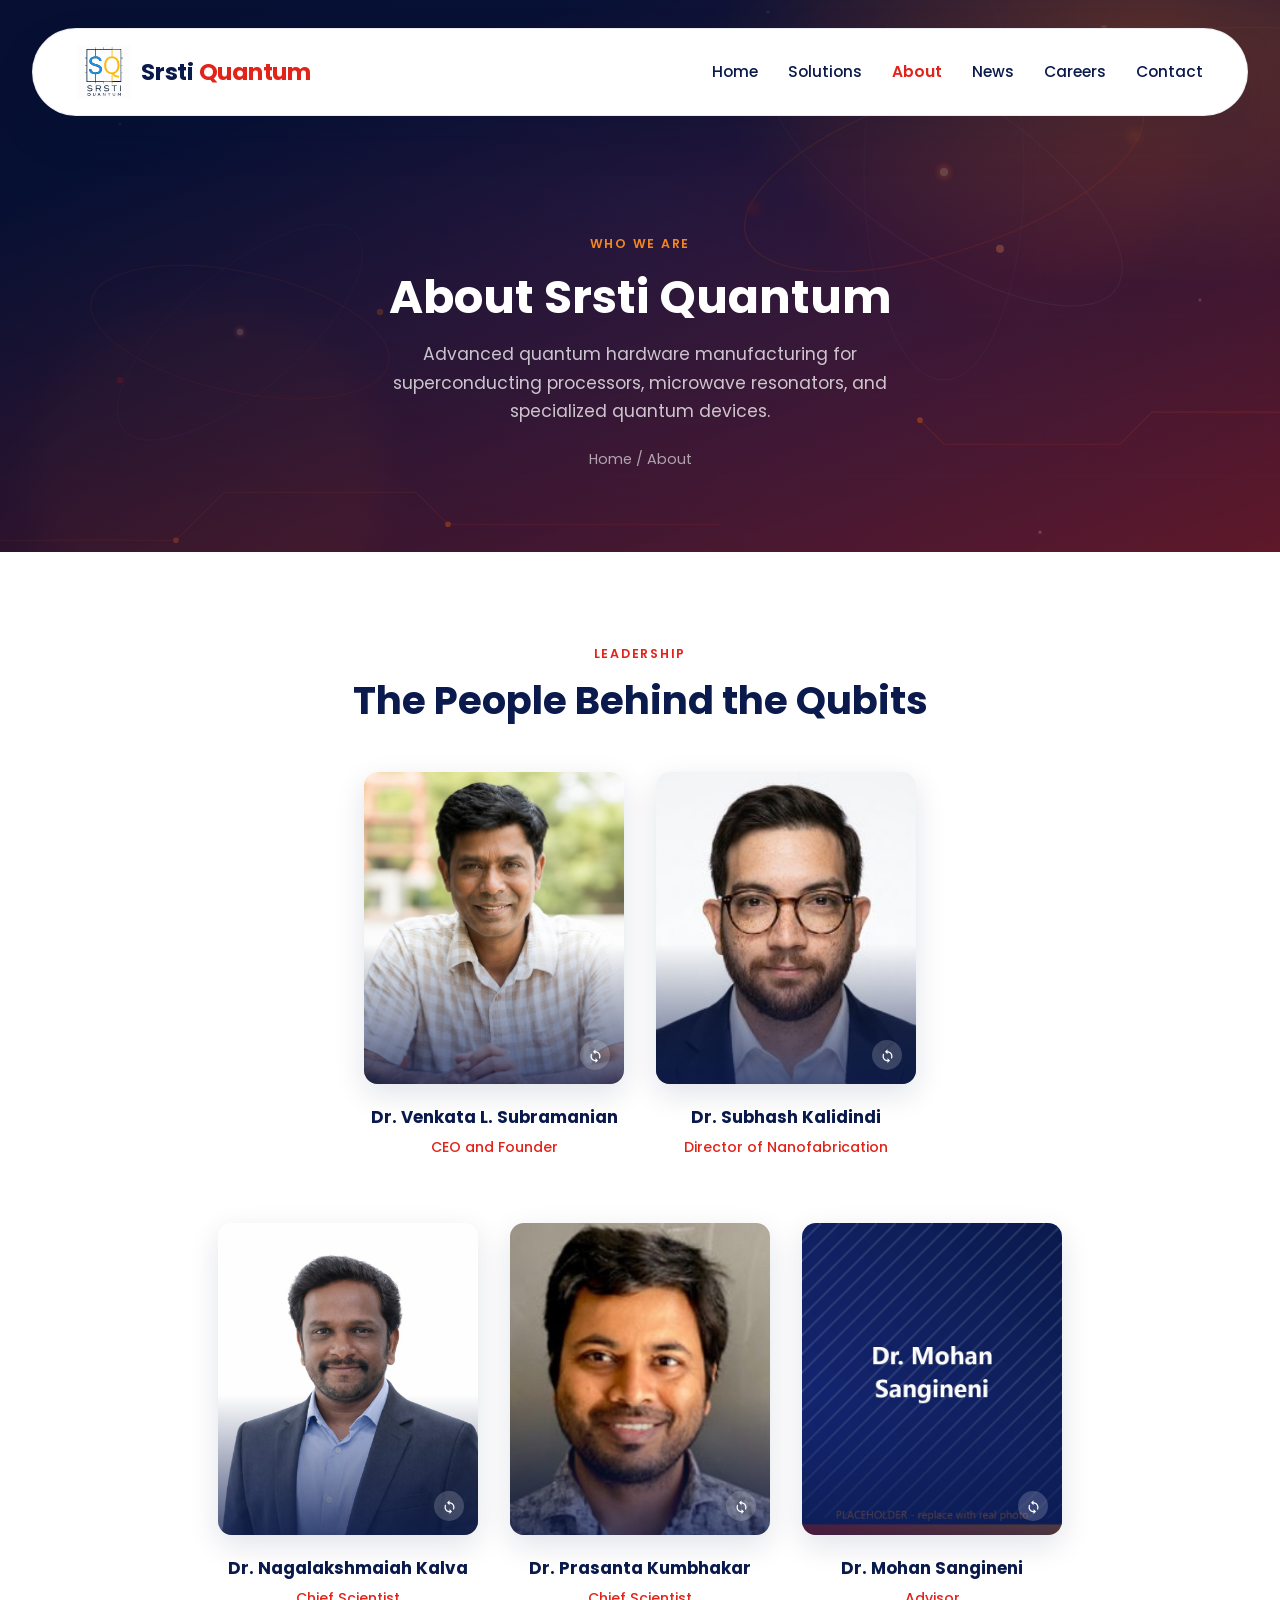
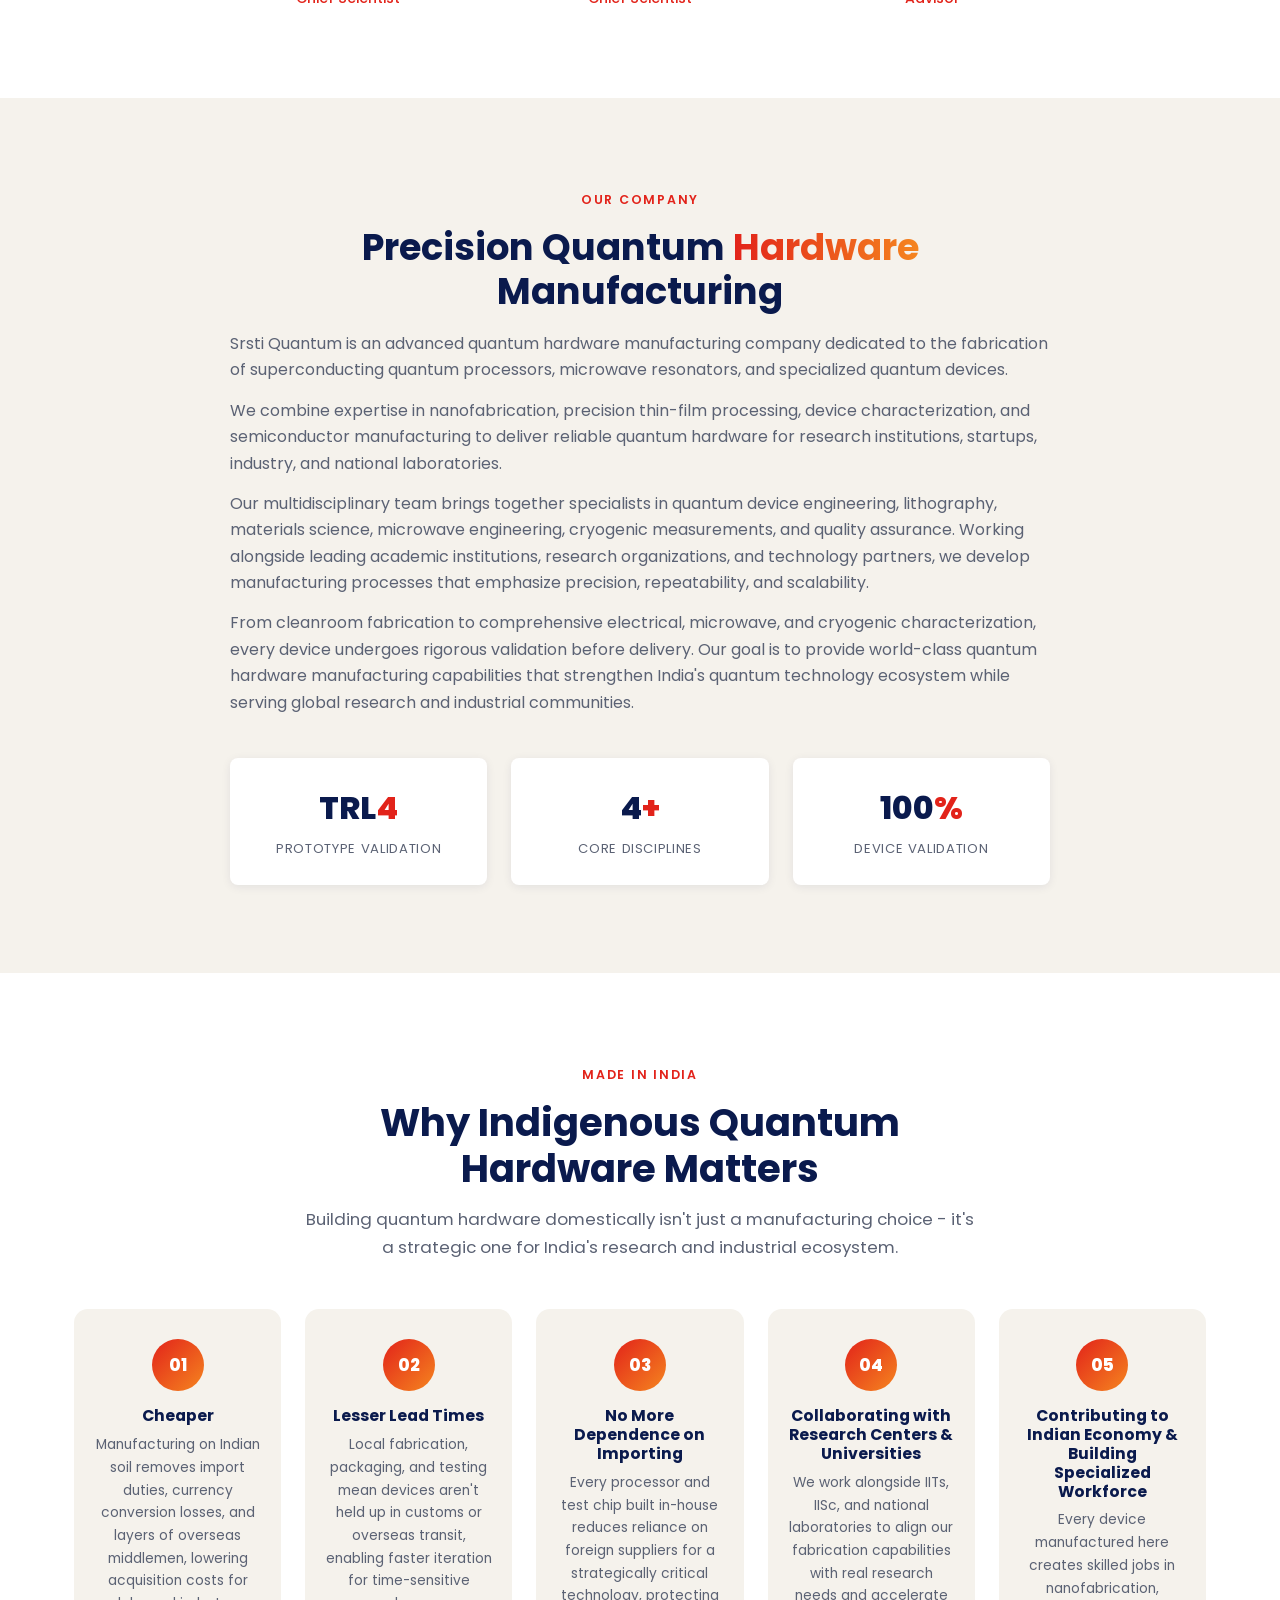
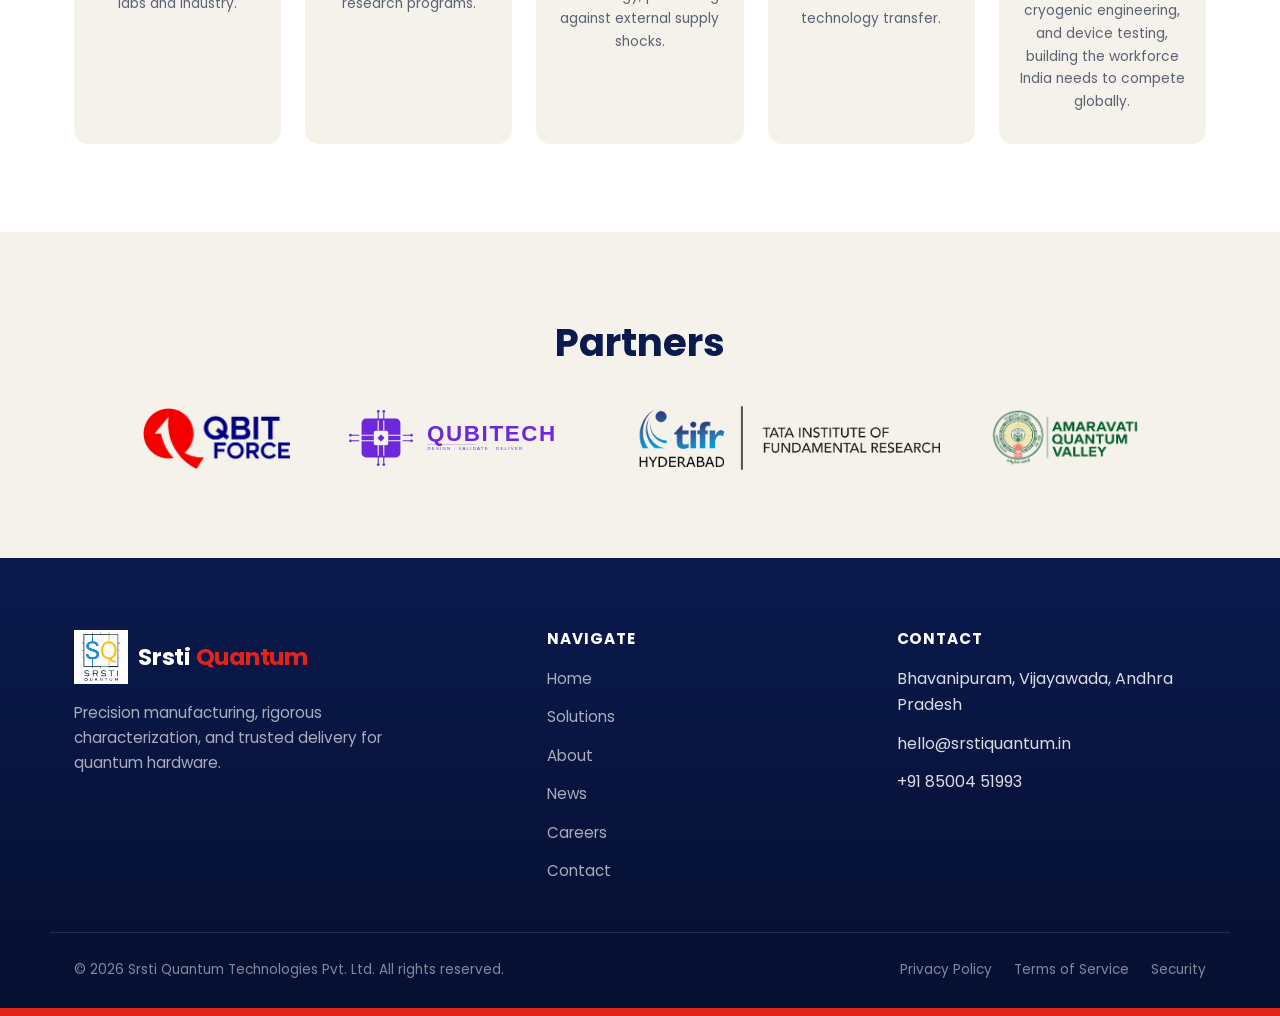
==== commit 144a31f1: "update venkat sir image" ====
--- a/about.html
+++ b/about.html
@@ -58,7 +58,7 @@
           <div class="flip-card">
             <div class="flip-card-inner">
               <div class="flip-card-front">
-                <img class="is-photo" src="assets/img/L-Venkata-Subramaniam.jpg" alt="Dr. Venkata L. Subramanian">
+                <img class="is-photo" src="assets/img/L-Venkata-Subramaniam.jpeg" alt="Dr. Venkata L. Subramanian">
                 <span class="flip-hint" aria-hidden="true"><svg viewBox="0 0 24 24"><path d="M12 5V2L8 6l4 4V7c3.3 0 6 2.7 6 6 0 1-.3 2-.7 2.8l1.5 1.5A8 8 0 0 0 20 13c0-4.4-3.6-8-8-8zm0 14c-3.3 0-6-2.7-6-6 0-1 .3-2 .7-2.8L5.2 8.7A8 8 0 0 0 4 13c0 4.4 3.6 8 8 8v3l4-4-4-4v3z"/></svg></span>
               </div>
               <div class="flip-card-back">
